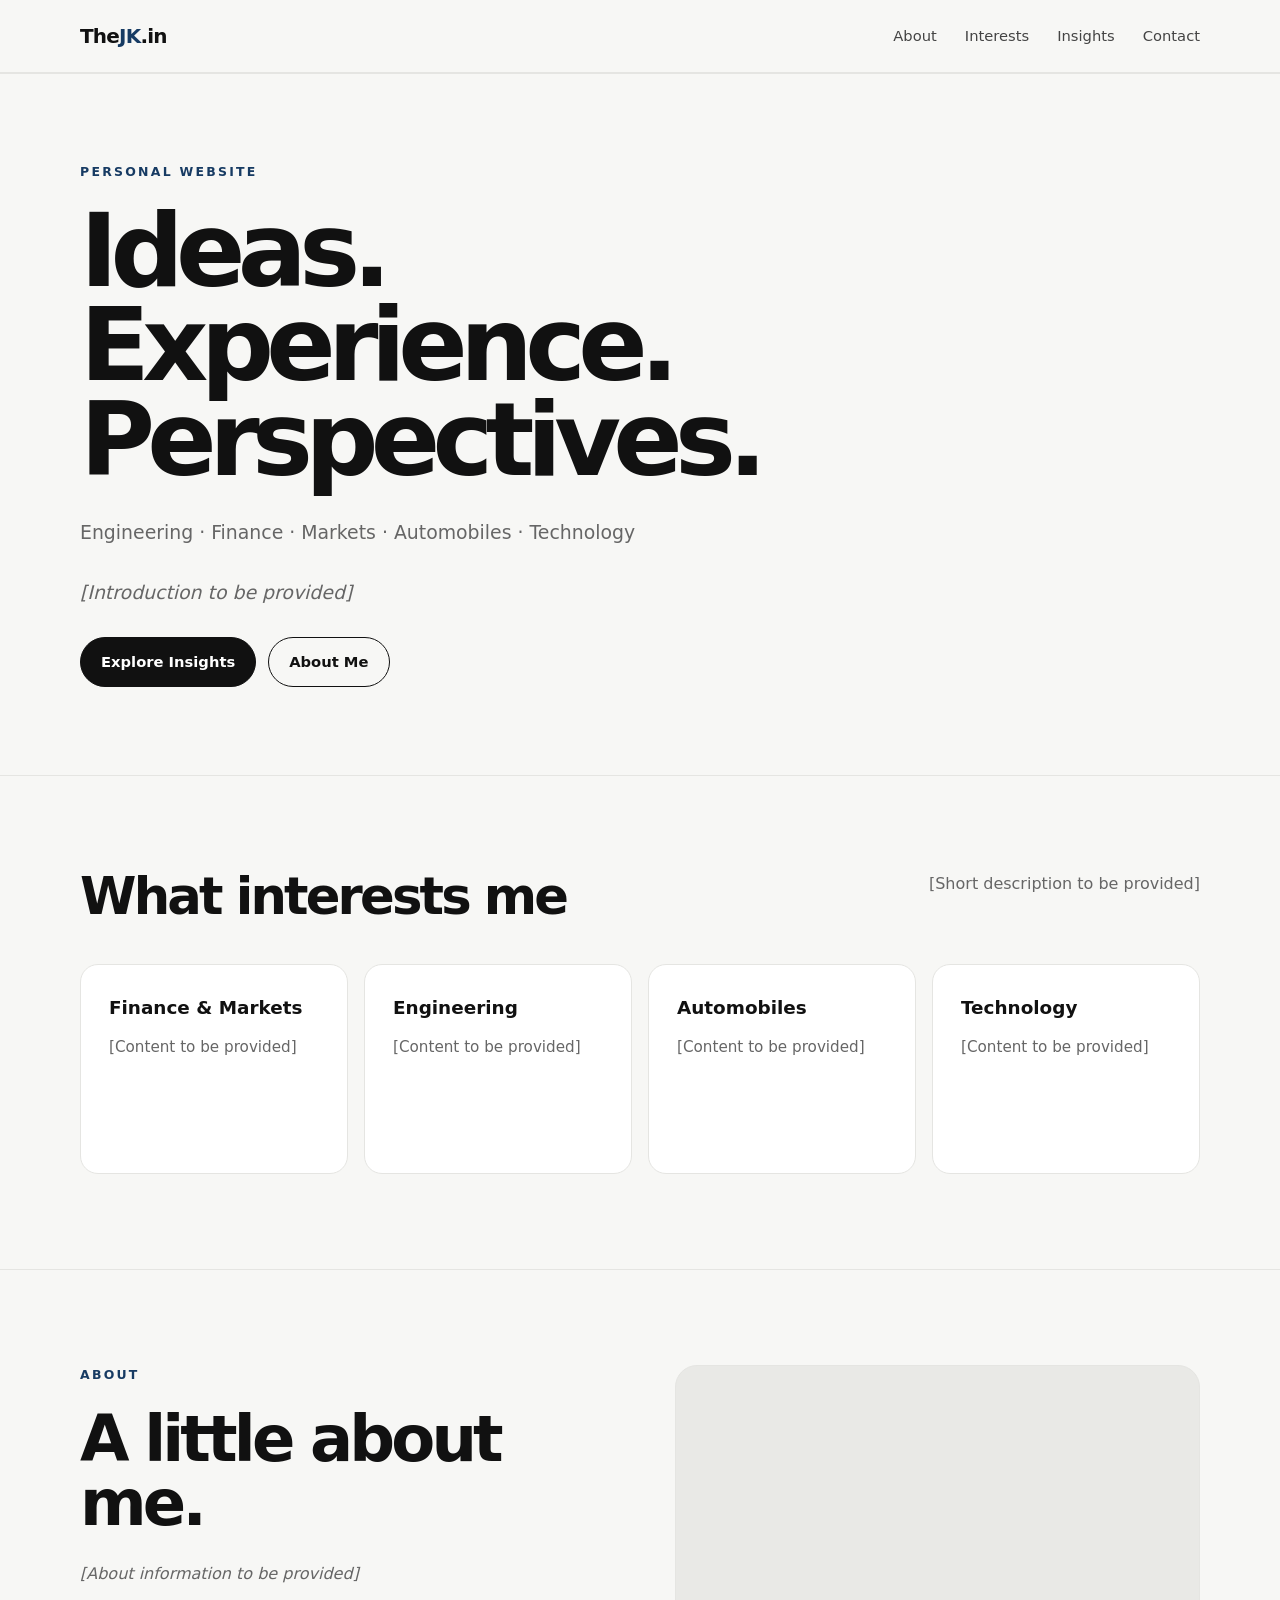
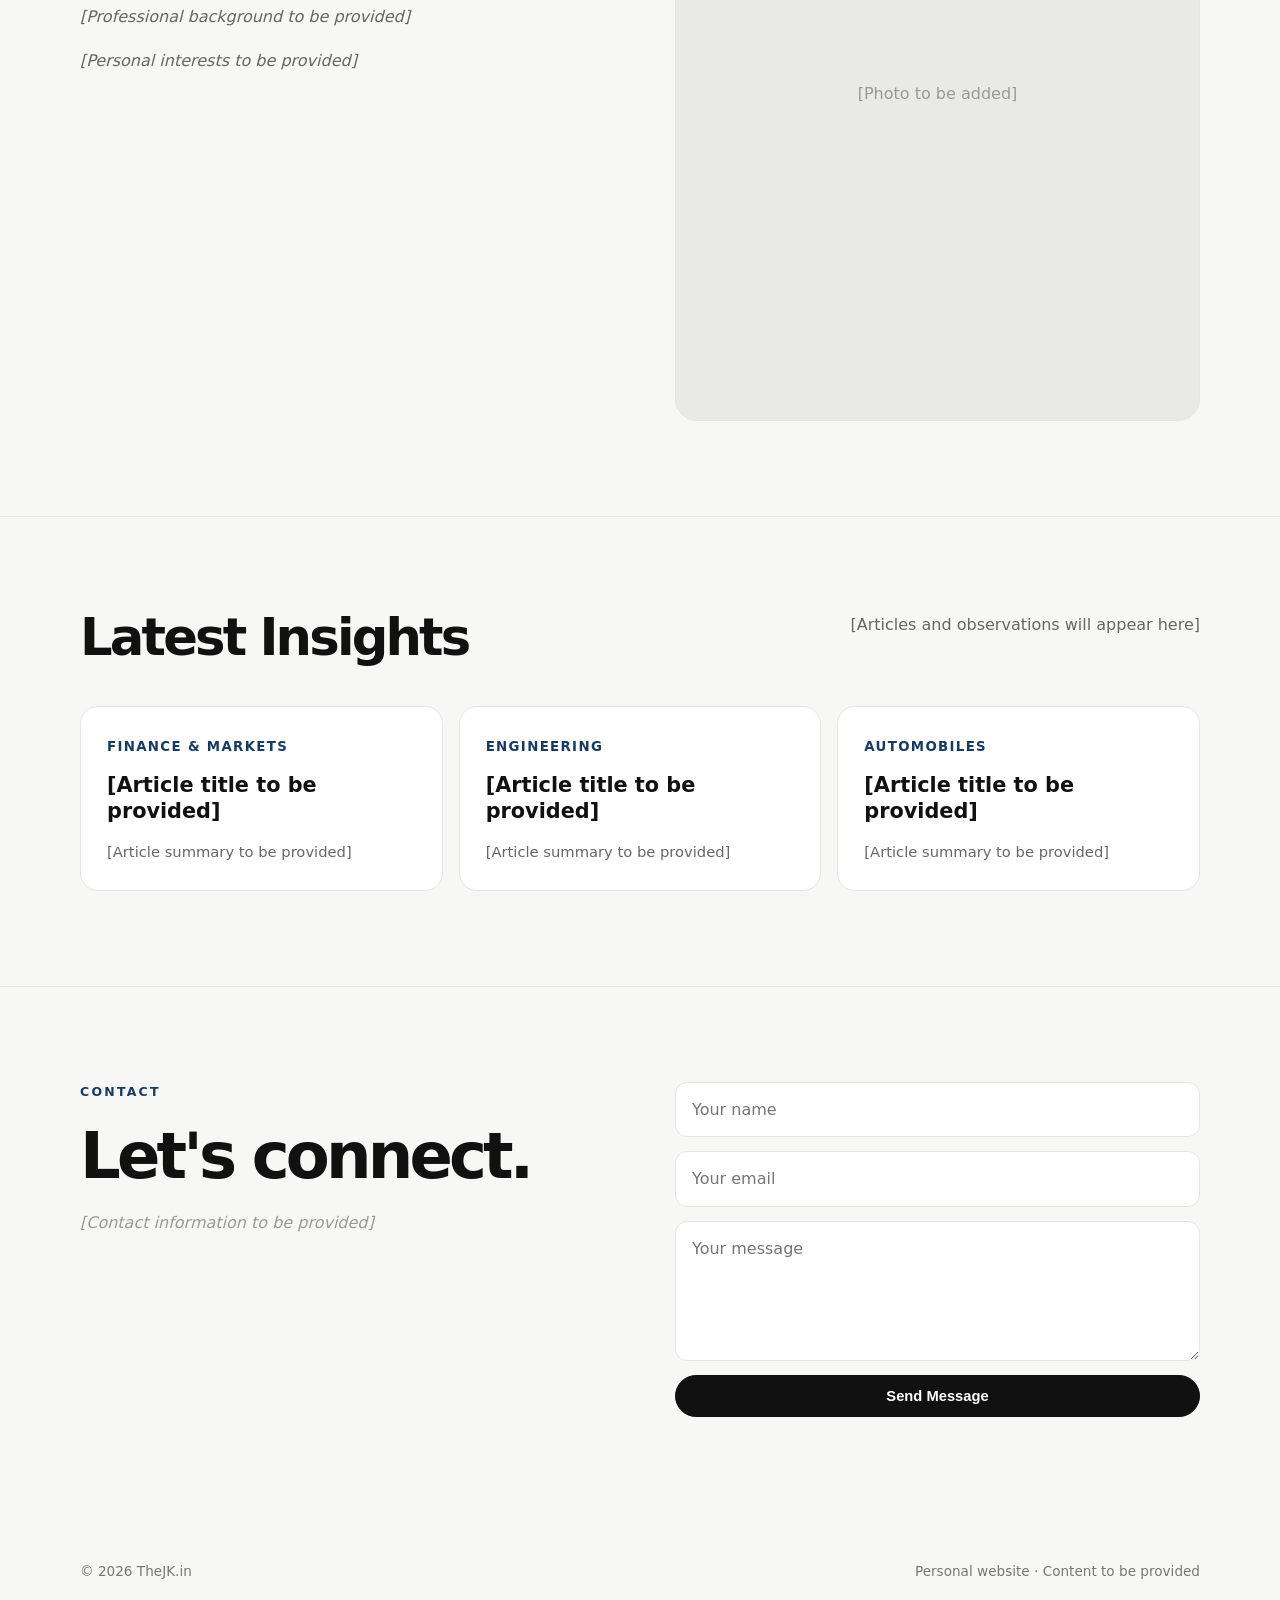
==== index.html @ 90b49bc6 "Add files via upload" ====
<!DOCTYPE html>
<html lang="en">
<head>
<meta charset="UTF-8">
<meta name="viewport" content="width=device-width, initial-scale=1.0">
<meta name="description" content="TheJK.in — Ideas, Experience, Perspectives.">
<title>TheJK.in | Ideas. Experience. Perspectives.</title>
<style>
:root{
  --bg:#f7f7f5; --surface:#fff; --text:#111; --muted:#666;
  --line:#e5e5e2; --accent:#173b63; --max:1120px;
}
*{box-sizing:border-box;margin:0;padding:0}
html{scroll-behavior:smooth}
body{font-family:Inter,ui-sans-serif,system-ui,-apple-system,BlinkMacSystemFont,"Segoe UI",sans-serif;
background:var(--bg);color:var(--text);line-height:1.6}
a{color:inherit;text-decoration:none}
.container{width:min(92%,var(--max));margin:auto}
header{position:sticky;top:0;z-index:10;background:rgba(247,247,245,.92);
backdrop-filter:blur(12px);border-bottom:1px solid var(--line)}
.nav{height:72px;display:flex;align-items:center;justify-content:space-between}
.logo{font-size:1.25rem;font-weight:800;letter-spacing:-.04em}
.logo span{color:var(--accent)}
nav{display:flex;gap:28px;font-size:.92rem;color:#444}
nav a:hover{color:var(--accent)}
.menu{display:none;border:0;background:none;font-size:1.5rem}
.hero{min-height:78vh;display:flex;align-items:center;padding:80px 0}
.eyebrow{font-size:.78rem;text-transform:uppercase;letter-spacing:.18em;color:var(--accent);font-weight:700;margin-bottom:22px}
h1{font-size:clamp(3.1rem,8vw,7rem);line-height:.92;letter-spacing:-.075em;max-width:900px}
.hero p{font-size:1.18rem;color:var(--muted);max-width:680px;margin:30px 0}
.buttons{display:flex;gap:12px;flex-wrap:wrap}
.btn{display:inline-block;padding:12px 20px;border:1px solid var(--text);border-radius:999px;font-weight:650;font-size:.92rem}
.btn.primary{background:var(--text);color:#fff}
.btn:hover{transform:translateY(-1px)}
section{padding:95px 0;border-top:1px solid var(--line)}
.section-head{display:flex;justify-content:space-between;gap:30px;margin-bottom:42px}
.section-head h2{font-size:clamp(2rem,4vw,3.4rem);letter-spacing:-.055em;line-height:1}
.section-head p{max-width:500px;color:var(--muted)}
.grid{display:grid;grid-template-columns:repeat(4,1fr);gap:16px}
.card{background:var(--surface);border:1px solid var(--line);padding:28px;min-height:210px;border-radius:18px}
.card h3{margin-bottom:12px;font-size:1.15rem}
.card p{color:var(--muted);font-size:.95rem}
.placeholder{color:#999;font-style:italic}
.about{display:grid;grid-template-columns:1fr 1fr;gap:70px;align-items:start}
.about h2{font-size:clamp(2.4rem,5vw,4rem);letter-spacing:-.06em;line-height:1}
.about p{color:var(--muted);margin-bottom:18px}
.photo{aspect-ratio:4/5;background:#e9e9e6;border:1px solid var(--line);border-radius:22px;
display:flex;align-items:center;justify-content:center;color:#999}
.posts{display:grid;grid-template-columns:repeat(3,1fr);gap:16px}
.post{background:var(--surface);border:1px solid var(--line);border-radius:18px;padding:26px}
.post small{color:var(--accent);font-weight:700;text-transform:uppercase;letter-spacing:.1em}
.post h3{font-size:1.3rem;line-height:1.25;margin:15px 0}
.post p{color:var(--muted);font-size:.92rem}
.contact{display:grid;grid-template-columns:1fr 1fr;gap:70px}
.contact h2{font-size:clamp(2.5rem,5vw,4.5rem);letter-spacing:-.06em;line-height:1}
form{display:grid;gap:14px}
input,textarea{width:100%;border:1px solid var(--line);background:#fff;padding:14px 16px;border-radius:12px;font:inherit}
textarea{min-height:140px;resize:vertical}
footer{padding:35px 0;color:#777;font-size:.85rem;display:flex;justify-content:space-between;gap:20px}
@media(max-width:800px){
 nav{display:none}.menu{display:block}.grid{grid-template-columns:1fr 1fr}
 .about,.contact{grid-template-columns:1fr;gap:35px}.posts{grid-template-columns:1fr}
 .hero{min-height:70vh;padding:60px 0}.section-head{display:block}.section-head p{margin-top:18px}
}
@media(max-width:520px){
 .grid{grid-template-columns:1fr}h1{font-size:3.25rem}
 footer{display:block}footer div+div{margin-top:8px}
}
</style>
</head>
<body>
<header>
  <div class="container nav">
    <a class="logo" href="#home">The<span>JK</span>.in</a>
    <nav>
      <a href="#about">About</a><a href="#interests">Interests</a>
      <a href="#insights">Insights</a><a href="#contact">Contact</a>
    </nav>
    <button class="menu" aria-label="Open menu" onclick="toggleMenu()">☰</button>
  </div>
</header>

<main>
<section class="hero" id="home">
  <div class="container">
    <div class="eyebrow">Personal Website</div>
    <h1>Ideas.<br>Experience.<br>Perspectives.</h1>
    <p>Engineering · Finance · Markets · Automobiles · Technology</p>
    <p class="placeholder">[Introduction to be provided]</p>
    <div class="buttons">
      <a class="btn primary" href="#insights">Explore Insights</a>
      <a class="btn" href="#about">About Me</a>
    </div>
  </div>
</section>

<section id="interests">
  <div class="container">
    <div class="section-head">
      <h2>What interests me</h2>
      <p>[Short description to be provided]</p>
    </div>
    <div class="grid">
      <article class="card"><h3>Finance & Markets</h3><p>[Content to be provided]</p></article>
      <article class="card"><h3>Engineering</h3><p>[Content to be provided]</p></article>
      <article class="card"><h3>Automobiles</h3><p>[Content to be provided]</p></article>
      <article class="card"><h3>Technology</h3><p>[Content to be provided]</p></article>
    </div>
  </div>
</section>

<section id="about">
  <div class="container about">
    <div>
      <div class="eyebrow">About</div>
      <h2>A little about me.</h2>
      <br>
      <p class="placeholder">[About information to be provided]</p>
      <p class="placeholder">[Professional background to be provided]</p>
      <p class="placeholder">[Personal interests to be provided]</p>
    </div>
    <div class="photo">[Photo to be added]</div>
  </div>
</section>

<section id="insights">
  <div class="container">
    <div class="section-head">
      <h2>Latest Insights</h2>
      <p>[Articles and observations will appear here]</p>
    </div>
    <div class="posts">
      <article class="post"><small>Finance & Markets</small><h3>[Article title to be provided]</h3><p>[Article summary to be provided]</p></article>
      <article class="post"><small>Engineering</small><h3>[Article title to be provided]</h3><p>[Article summary to be provided]</p></article>
      <article class="post"><small>Automobiles</small><h3>[Article title to be provided]</h3><p>[Article summary to be provided]</p></article>
    </div>
  </div>
</section>

<section id="contact">
  <div class="container contact">
    <div>
      <div class="eyebrow">Contact</div>
      <h2>Let's connect.</h2>
      <p class="placeholder" style="margin-top:22px">[Contact information to be provided]</p>
    </div>
    <form onsubmit="sendMessage(event)">
      <input id="name" required placeholder="Your name">
      <input id="email" type="email" required placeholder="Your email">
      <textarea id="message" required placeholder="Your message"></textarea>
      <button class="btn primary" type="submit">Send Message</button>
      <p id="formStatus" class="placeholder"></p>
    </form>
  </div>
</section>
</main>

<footer class="container">
  <div>© <span id="year"></span> TheJK.in</div>
  <div>Personal website · Content to be provided</div>
</footer>

<script>
function toggleMenu(){
  const nav=document.querySelector("nav");
  nav.style.display=nav.style.display==="flex"?"none":"flex";
  nav.style.position="absolute"; nav.style.top="72px"; nav.style.right="4%";
  nav.style.flexDirection="column"; nav.style.background="#fff";
  nav.style.padding="18px"; nav.style.border="1px solid #e5e5e2";
  nav.style.borderRadius="14px";
}
function sendMessage(e){
  e.preventDefault();
  document.getElementById("formStatus").textContent =
    "Demo form only — your email/contact details will be connected before launch.";
}
document.getElementById("year").textContent=new Date().getFullYear();
</script>
</body>
</html>
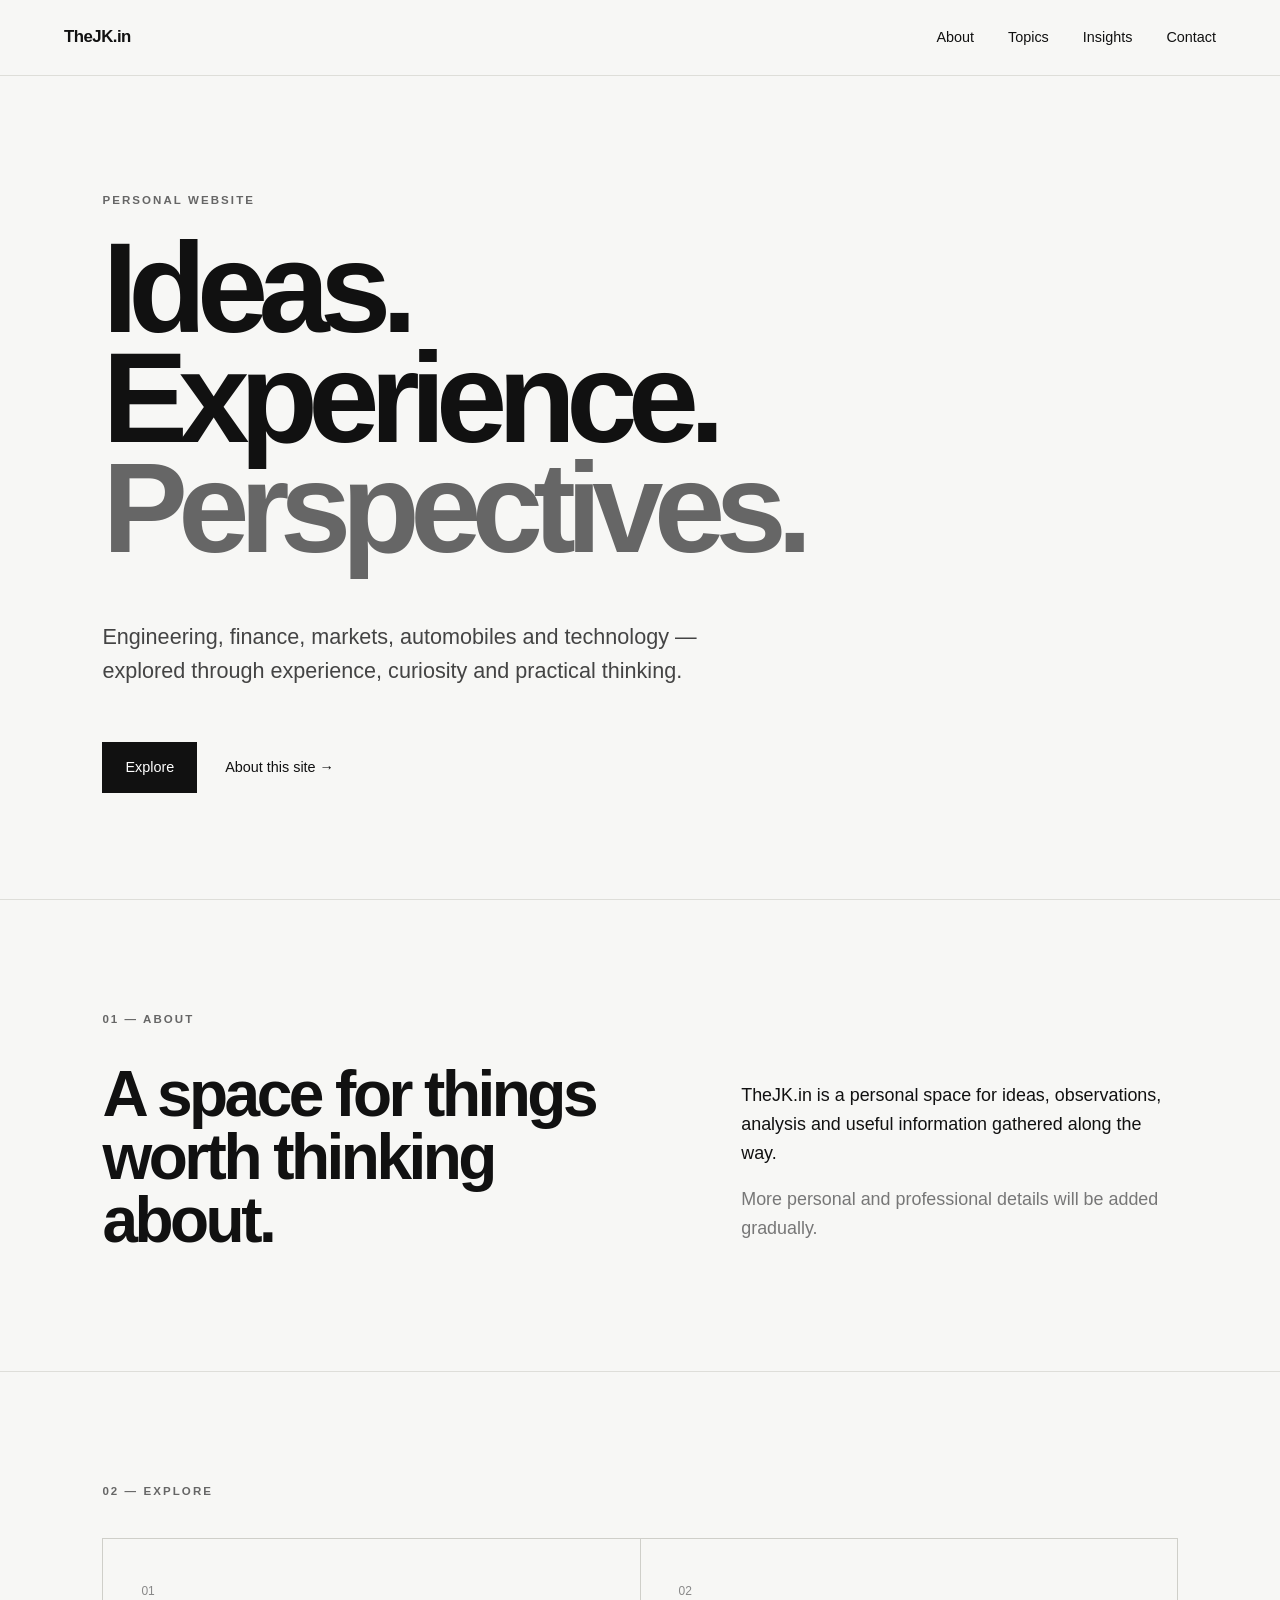
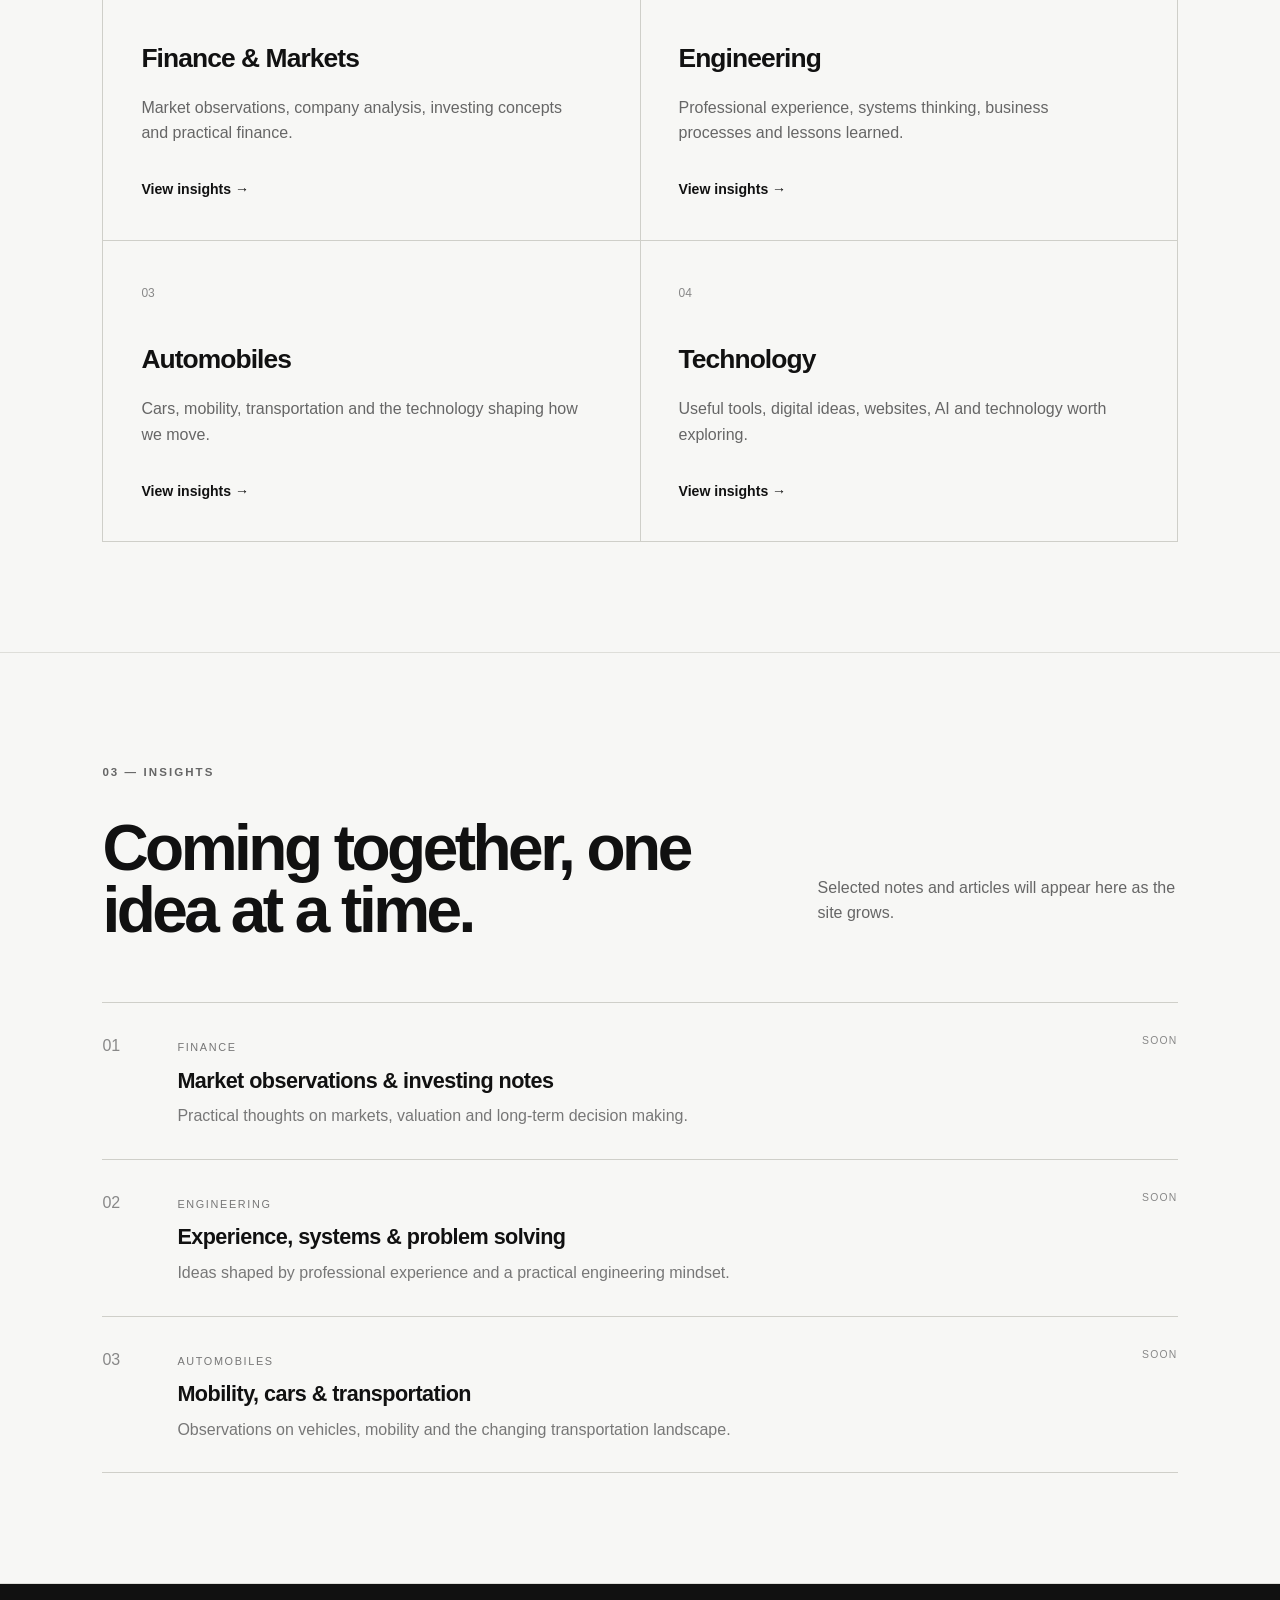
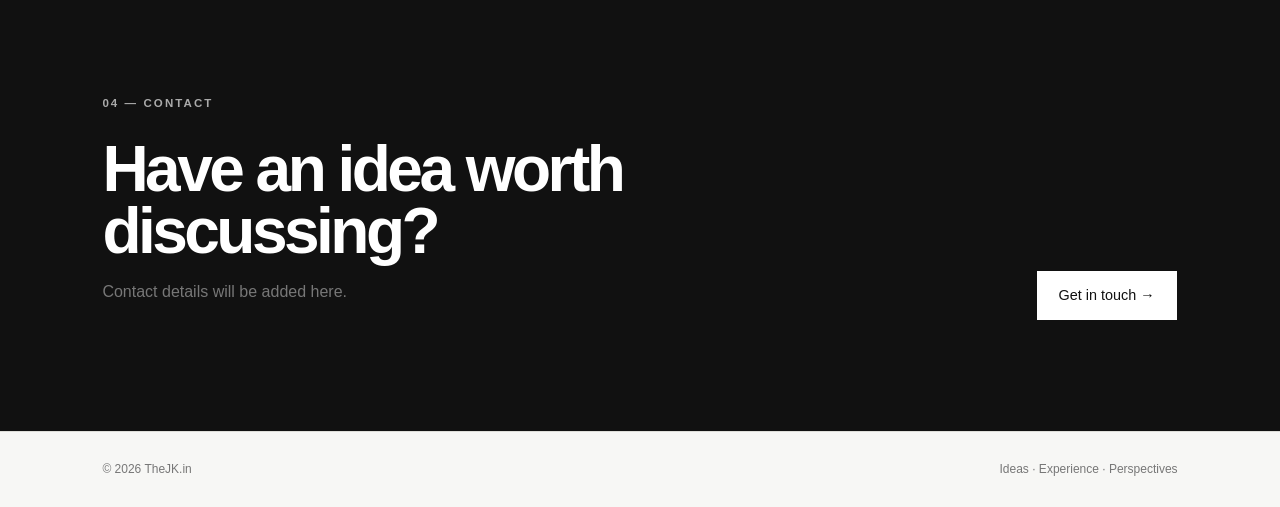
==== commit 7305f16b: "Upgrade TheJK.in website" ====
--- a/index.html
+++ b/index.html
@@ -1,180 +1,135 @@
 <!DOCTYPE html>
 <html lang="en">
 <head>
-<meta charset="UTF-8">
-<meta name="viewport" content="width=device-width, initial-scale=1.0">
-<meta name="description" content="TheJK.in — Ideas, Experience, Perspectives.">
-<title>TheJK.in | Ideas. Experience. Perspectives.</title>
-<style>
-:root{
-  --bg:#f7f7f5; --surface:#fff; --text:#111; --muted:#666;
-  --line:#e5e5e2; --accent:#173b63; --max:1120px;
-}
-*{box-sizing:border-box;margin:0;padding:0}
-html{scroll-behavior:smooth}
-body{font-family:Inter,ui-sans-serif,system-ui,-apple-system,BlinkMacSystemFont,"Segoe UI",sans-serif;
-background:var(--bg);color:var(--text);line-height:1.6}
-a{color:inherit;text-decoration:none}
-.container{width:min(92%,var(--max));margin:auto}
-header{position:sticky;top:0;z-index:10;background:rgba(247,247,245,.92);
-backdrop-filter:blur(12px);border-bottom:1px solid var(--line)}
-.nav{height:72px;display:flex;align-items:center;justify-content:space-between}
-.logo{font-size:1.25rem;font-weight:800;letter-spacing:-.04em}
-.logo span{color:var(--accent)}
-nav{display:flex;gap:28px;font-size:.92rem;color:#444}
-nav a:hover{color:var(--accent)}
-.menu{display:none;border:0;background:none;font-size:1.5rem}
-.hero{min-height:78vh;display:flex;align-items:center;padding:80px 0}
-.eyebrow{font-size:.78rem;text-transform:uppercase;letter-spacing:.18em;color:var(--accent);font-weight:700;margin-bottom:22px}
-h1{font-size:clamp(3.1rem,8vw,7rem);line-height:.92;letter-spacing:-.075em;max-width:900px}
-.hero p{font-size:1.18rem;color:var(--muted);max-width:680px;margin:30px 0}
-.buttons{display:flex;gap:12px;flex-wrap:wrap}
-.btn{display:inline-block;padding:12px 20px;border:1px solid var(--text);border-radius:999px;font-weight:650;font-size:.92rem}
-.btn.primary{background:var(--text);color:#fff}
-.btn:hover{transform:translateY(-1px)}
-section{padding:95px 0;border-top:1px solid var(--line)}
-.section-head{display:flex;justify-content:space-between;gap:30px;margin-bottom:42px}
-.section-head h2{font-size:clamp(2rem,4vw,3.4rem);letter-spacing:-.055em;line-height:1}
-.section-head p{max-width:500px;color:var(--muted)}
-.grid{display:grid;grid-template-columns:repeat(4,1fr);gap:16px}
-.card{background:var(--surface);border:1px solid var(--line);padding:28px;min-height:210px;border-radius:18px}
-.card h3{margin-bottom:12px;font-size:1.15rem}
-.card p{color:var(--muted);font-size:.95rem}
-.placeholder{color:#999;font-style:italic}
-.about{display:grid;grid-template-columns:1fr 1fr;gap:70px;align-items:start}
-.about h2{font-size:clamp(2.4rem,5vw,4rem);letter-spacing:-.06em;line-height:1}
-.about p{color:var(--muted);margin-bottom:18px}
-.photo{aspect-ratio:4/5;background:#e9e9e6;border:1px solid var(--line);border-radius:22px;
-display:flex;align-items:center;justify-content:center;color:#999}
-.posts{display:grid;grid-template-columns:repeat(3,1fr);gap:16px}
-.post{background:var(--surface);border:1px solid var(--line);border-radius:18px;padding:26px}
-.post small{color:var(--accent);font-weight:700;text-transform:uppercase;letter-spacing:.1em}
-.post h3{font-size:1.3rem;line-height:1.25;margin:15px 0}
-.post p{color:var(--muted);font-size:.92rem}
-.contact{display:grid;grid-template-columns:1fr 1fr;gap:70px}
-.contact h2{font-size:clamp(2.5rem,5vw,4.5rem);letter-spacing:-.06em;line-height:1}
-form{display:grid;gap:14px}
-input,textarea{width:100%;border:1px solid var(--line);background:#fff;padding:14px 16px;border-radius:12px;font:inherit}
-textarea{min-height:140px;resize:vertical}
-footer{padding:35px 0;color:#777;font-size:.85rem;display:flex;justify-content:space-between;gap:20px}
-@media(max-width:800px){
- nav{display:none}.menu{display:block}.grid{grid-template-columns:1fr 1fr}
- .about,.contact{grid-template-columns:1fr;gap:35px}.posts{grid-template-columns:1fr}
- .hero{min-height:70vh;padding:60px 0}.section-head{display:block}.section-head p{margin-top:18px}
-}
-@media(max-width:520px){
- .grid{grid-template-columns:1fr}h1{font-size:3.25rem}
- footer{display:block}footer div+div{margin-top:8px}
-}
-</style>
+  <meta charset="UTF-8">
+  <meta name="viewport" content="width=device-width, initial-scale=1.0">
+  <meta name="description" content="TheJK.in — ideas, experience and perspectives across engineering, finance, markets, automobiles and technology.">
+  <meta name="theme-color" content="#111111">
+  <title>TheJK.in | Ideas. Experience. Perspectives.</title>
+  <link rel="stylesheet" href="style.css">
 </head>
 <body>
-<header>
-  <div class="container nav">
-    <a class="logo" href="#home">The<span>JK</span>.in</a>
-    <nav>
-      <a href="#about">About</a><a href="#interests">Interests</a>
-      <a href="#insights">Insights</a><a href="#contact">Contact</a>
+  <header class="site-header">
+    <a class="brand" href="#home" aria-label="TheJK.in home">TheJK.in</a>
+    <button class="menu-toggle" aria-label="Open menu" aria-expanded="false">☰</button>
+    <nav class="nav" aria-label="Main navigation">
+      <a href="#about">About</a>
+      <a href="#topics">Topics</a>
+      <a href="#insights">Insights</a>
+      <a href="#contact">Contact</a>
     </nav>
-    <button class="menu" aria-label="Open menu" onclick="toggleMenu()">☰</button>
-  </div>
-</header>
+  </header>
 
-<main>
-<section class="hero" id="home">
-  <div class="container">
-    <div class="eyebrow">Personal Website</div>
-    <h1>Ideas.<br>Experience.<br>Perspectives.</h1>
-    <p>Engineering · Finance · Markets · Automobiles · Technology</p>
-    <p class="placeholder">[Introduction to be provided]</p>
-    <div class="buttons">
-      <a class="btn primary" href="#insights">Explore Insights</a>
-      <a class="btn" href="#about">About Me</a>
-    </div>
-  </div>
-</section>
+  <main id="home">
+    <section class="hero">
+      <div class="eyebrow">PERSONAL WEBSITE</div>
+      <h1>Ideas.<br>Experience.<br><em>Perspectives.</em></h1>
+      <p class="hero-copy">
+        Engineering, finance, markets, automobiles and technology — explored through experience, curiosity and practical thinking.
+      </p>
+      <div class="hero-actions">
+        <a class="button button-dark" href="#topics">Explore</a>
+        <a class="text-link" href="#about">About this site →</a>
+      </div>
+    </section>
 
-<section id="interests">
-  <div class="container">
-    <div class="section-head">
-      <h2>What interests me</h2>
-      <p>[Short description to be provided]</p>
-    </div>
-    <div class="grid">
-      <article class="card"><h3>Finance & Markets</h3><p>[Content to be provided]</p></article>
-      <article class="card"><h3>Engineering</h3><p>[Content to be provided]</p></article>
-      <article class="card"><h3>Automobiles</h3><p>[Content to be provided]</p></article>
-      <article class="card"><h3>Technology</h3><p>[Content to be provided]</p></article>
-    </div>
-  </div>
-</section>
+    <section class="intro section" id="about">
+      <div class="section-label">01 — ABOUT</div>
+      <div class="intro-grid">
+        <h2>A space for things worth thinking about.</h2>
+        <div>
+          <p>
+            TheJK.in is a personal space for ideas, observations, analysis and useful information gathered along the way.
+          </p>
+          <p class="muted">
+            More personal and professional details will be added gradually.
+          </p>
+        </div>
+      </div>
+    </section>
 
-<section id="about">
-  <div class="container about">
-    <div>
-      <div class="eyebrow">About</div>
-      <h2>A little about me.</h2>
-      <br>
-      <p class="placeholder">[About information to be provided]</p>
-      <p class="placeholder">[Professional background to be provided]</p>
-      <p class="placeholder">[Personal interests to be provided]</p>
-    </div>
-    <div class="photo">[Photo to be added]</div>
-  </div>
-</section>
+    <section class="section" id="topics">
+      <div class="section-label">02 — EXPLORE</div>
+      <div class="cards">
+        <article class="card">
+          <span>01</span>
+          <h3>Finance & Markets</h3>
+          <p>Market observations, company analysis, investing concepts and practical finance.</p>
+          <a href="#insights">View insights →</a>
+        </article>
+        <article class="card">
+          <span>02</span>
+          <h3>Engineering</h3>
+          <p>Professional experience, systems thinking, business processes and lessons learned.</p>
+          <a href="#insights">View insights →</a>
+        </article>
+        <article class="card">
+          <span>03</span>
+          <h3>Automobiles</h3>
+          <p>Cars, mobility, transportation and the technology shaping how we move.</p>
+          <a href="#insights">View insights →</a>
+        </article>
+        <article class="card">
+          <span>04</span>
+          <h3>Technology</h3>
+          <p>Useful tools, digital ideas, websites, AI and technology worth exploring.</p>
+          <a href="#insights">View insights →</a>
+        </article>
+      </div>
+    </section>
 
-<section id="insights">
-  <div class="container">
-    <div class="section-head">
-      <h2>Latest Insights</h2>
-      <p>[Articles and observations will appear here]</p>
-    </div>
-    <div class="posts">
-      <article class="post"><small>Finance & Markets</small><h3>[Article title to be provided]</h3><p>[Article summary to be provided]</p></article>
-      <article class="post"><small>Engineering</small><h3>[Article title to be provided]</h3><p>[Article summary to be provided]</p></article>
-      <article class="post"><small>Automobiles</small><h3>[Article title to be provided]</h3><p>[Article summary to be provided]</p></article>
-    </div>
-  </div>
-</section>
+    <section class="insights section" id="insights">
+      <div class="section-label">03 — INSIGHTS</div>
+      <div class="insight-head">
+        <h2>Coming together, one idea at a time.</h2>
+        <p>Selected notes and articles will appear here as the site grows.</p>
+      </div>
+      <div class="insight-list">
+        <article class="insight-item">
+          <span>01</span>
+          <div>
+            <small>FINANCE</small>
+            <h3>Market observations & investing notes</h3>
+            <p>Practical thoughts on markets, valuation and long-term decision making.</p>
+          </div>
+          <span class="status">SOON</span>
+        </article>
+        <article class="insight-item">
+          <span>02</span>
+          <div>
+            <small>ENGINEERING</small>
+            <h3>Experience, systems & problem solving</h3>
+            <p>Ideas shaped by professional experience and a practical engineering mindset.</p>
+          </div>
+          <span class="status">SOON</span>
+        </article>
+        <article class="insight-item">
+          <span>03</span>
+          <div>
+            <small>AUTOMOBILES</small>
+            <h3>Mobility, cars & transportation</h3>
+            <p>Observations on vehicles, mobility and the changing transportation landscape.</p>
+          </div>
+          <span class="status">SOON</span>
+        </article>
+      </div>
+    </section>
 
-<section id="contact">
-  <div class="container contact">
-    <div>
-      <div class="eyebrow">Contact</div>
-      <h2>Let's connect.</h2>
-      <p class="placeholder" style="margin-top:22px">[Contact information to be provided]</p>
-    </div>
-    <form onsubmit="sendMessage(event)">
-      <input id="name" required placeholder="Your name">
-      <input id="email" type="email" required placeholder="Your email">
-      <textarea id="message" required placeholder="Your message"></textarea>
-      <button class="btn primary" type="submit">Send Message</button>
-      <p id="formStatus" class="placeholder"></p>
-    </form>
-  </div>
-</section>
-</main>
+    <section class="cta section" id="contact">
+      <div>
+        <div class="section-label">04 — CONTACT</div>
+        <h2>Have an idea worth discussing?</h2>
+        <p class="muted">Contact details will be added here.</p>
+      </div>
+      <a class="button button-light" href="mailto:">Get in touch →</a>
+    </section>
+  </main>
 
-<footer class="container">
-  <div>© <span id="year"></span> TheJK.in</div>
-  <div>Personal website · Content to be provided</div>
-</footer>
+  <footer class="footer">
+    <span>© 2026 TheJK.in</span>
+    <span>Ideas · Experience · Perspectives</span>
+  </footer>
 
-<script>
-function toggleMenu(){
-  const nav=document.querySelector("nav");
-  nav.style.display=nav.style.display==="flex"?"none":"flex";
-  nav.style.position="absolute"; nav.style.top="72px"; nav.style.right="4%";
-  nav.style.flexDirection="column"; nav.style.background="#fff";
-  nav.style.padding="18px"; nav.style.border="1px solid #e5e5e2";
-  nav.style.borderRadius="14px";
-}
-function sendMessage(e){
-  e.preventDefault();
-  document.getElementById("formStatus").textContent =
-    "Demo form only — your email/contact details will be connected before launch.";
-}
-document.getElementById("year").textContent=new Date().getFullYear();
-</script>
+  <script src="script.js"></script>
 </body>
-</html>+</html>
--- a/style.css
+++ b/style.css
@@ -0,0 +1,136 @@
+* { box-sizing: border-box; }
+html { scroll-behavior: smooth; }
+body {
+  margin: 0;
+  background: #f7f7f5;
+  color: #111;
+  font-family: Inter, ui-sans-serif, -apple-system, BlinkMacSystemFont, "Segoe UI", sans-serif;
+  line-height: 1.6;
+}
+a { color: inherit; text-decoration: none; }
+.site-header {
+  height: 76px;
+  padding: 0 5vw;
+  display: flex;
+  align-items: center;
+  justify-content: space-between;
+  border-bottom: 1px solid #deded9;
+  position: sticky;
+  top: 0;
+  z-index: 10;
+  background: rgba(247,247,245,.94);
+  backdrop-filter: blur(12px);
+}
+.brand { font-weight: 800; font-size: 1.05rem; letter-spacing: -.03em; }
+.nav { display: flex; gap: 34px; font-size: .9rem; }
+.nav a { position: relative; }
+.nav a::after {
+  content: "";
+  position: absolute;
+  left: 0; bottom: -5px;
+  width: 0; height: 1px;
+  background: #111;
+  transition: width .25s ease;
+}
+.nav a:hover::after { width: 100%; }
+.menu-toggle { display: none; background: none; border: 0; font-size: 1.5rem; }
+.hero {
+  min-height: calc(100vh - 76px);
+  padding: 11vh 8vw 10vh;
+  display: flex;
+  flex-direction: column;
+  justify-content: center;
+  border-bottom: 1px solid #deded9;
+}
+.eyebrow, .section-label {
+  font-size: .72rem;
+  letter-spacing: .18em;
+  font-weight: 700;
+  color: #666;
+}
+.hero h1 {
+  font-size: clamp(4rem, 10vw, 9.5rem);
+  line-height: .86;
+  letter-spacing: -.075em;
+  margin: 24px 0 35px;
+  max-width: 1050px;
+}
+.hero h1 em { font-style: normal; color: #666; }
+.hero-copy { max-width: 670px; font-size: clamp(1.05rem, 2vw, 1.35rem); color: #444; }
+.hero-actions { margin-top: 32px; display: flex; align-items: center; gap: 28px; }
+.button {
+  display: inline-block;
+  padding: 13px 22px;
+  border: 1px solid #111;
+  font-size: .9rem;
+  transition: transform .2s ease, background .2s ease;
+}
+.button:hover { transform: translateY(-2px); }
+.button-dark { background: #111; color: #fff; }
+.button-light { background: #fff; color: #111; }
+.text-link { font-size: .9rem; }
+.section { padding: 110px 8vw; border-bottom: 1px solid #deded9; }
+.intro-grid { display: grid; grid-template-columns: 1.2fr 1fr; gap: 9vw; margin-top: 35px; }
+h2 { font-size: clamp(2.3rem, 5vw, 5rem); line-height: .98; letter-spacing: -.055em; margin: 0; }
+.intro p { font-size: 1.12rem; max-width: 580px; }
+.muted { color: #777; }
+.cards { display: grid; grid-template-columns: repeat(2, 1fr); margin-top: 38px; border-top: 1px solid #cfcfc9; border-left: 1px solid #cfcfc9; }
+.card { padding: 38px; min-height: 260px; border-right: 1px solid #cfcfc9; border-bottom: 1px solid #cfcfc9; transition: background .25s ease; }
+.card:hover { background: #ecece8; }
+.card > span { color: #888; font-size: .75rem; }
+.card h3 { font-size: 1.65rem; margin: 34px 0 12px; letter-spacing: -.035em; }
+.card p { color: #666; max-width: 440px; }
+.card a { display: inline-block; margin-top: 16px; font-size: .88rem; font-weight: 650; }
+.insight-head { display: flex; justify-content: space-between; align-items: end; gap: 50px; margin-top: 35px; }
+.insight-head h2 { max-width: 650px; }
+.insight-head p { max-width: 360px; color: #666; }
+.insight-list { margin-top: 60px; border-top: 1px solid #cfcfc9; }
+.insight-item {
+  display: grid;
+  grid-template-columns: 50px 1fr auto;
+  gap: 25px;
+  align-items: start;
+  padding: 30px 0;
+  border-bottom: 1px solid #cfcfc9;
+}
+.insight-item > span:first-child { color: #888; }
+.insight-item small { font-size: .68rem; letter-spacing: .15em; color: #777; }
+.insight-item h3 { margin: 5px 0; font-size: 1.35rem; letter-spacing: -.025em; }
+.insight-item p { margin: 0; color: #777; }
+.status { font-size: .65rem; letter-spacing: .12em; color: #888; }
+.cta { background: #111; color: #fff; display: flex; justify-content: space-between; align-items: end; gap: 40px; }
+.cta .section-label { color: #aaa; }
+.cta h2 { max-width: 750px; margin-top: 25px; }
+.footer {
+  padding: 28px 8vw;
+  display: flex;
+  justify-content: space-between;
+  color: #777;
+  font-size: .75rem;
+}
+@media (max-width: 720px) {
+  .site-header { height: 64px; }
+  .nav {
+    display: none;
+    position: absolute;
+    top: 64px; left: 0; right: 0;
+    padding: 20px 8vw;
+    background: #f7f7f5;
+    border-bottom: 1px solid #deded9;
+    flex-direction: column; gap: 16px;
+  }
+  .nav.open { display: flex; }
+  .menu-toggle { display: block; }
+  .hero { min-height: calc(100vh - 64px); padding: 70px 7vw; }
+  .hero h1 { font-size: clamp(3.7rem, 18vw, 6rem); }
+  .section { padding: 75px 7vw; }
+  .intro-grid, .cards { grid-template-columns: 1fr; }
+  .card { min-height: auto; padding: 30px; }
+  .insight-head, .cta { display: block; }
+  .insight-head p { margin-top: 25px; }
+  .insight-item { grid-template-columns: 30px 1fr; }
+  .status { display: none; }
+  .cta .button { margin-top: 35px; }
+  .footer { padding: 25px 7vw; display: block; }
+  .footer span { display: block; margin: 5px 0; }
+}
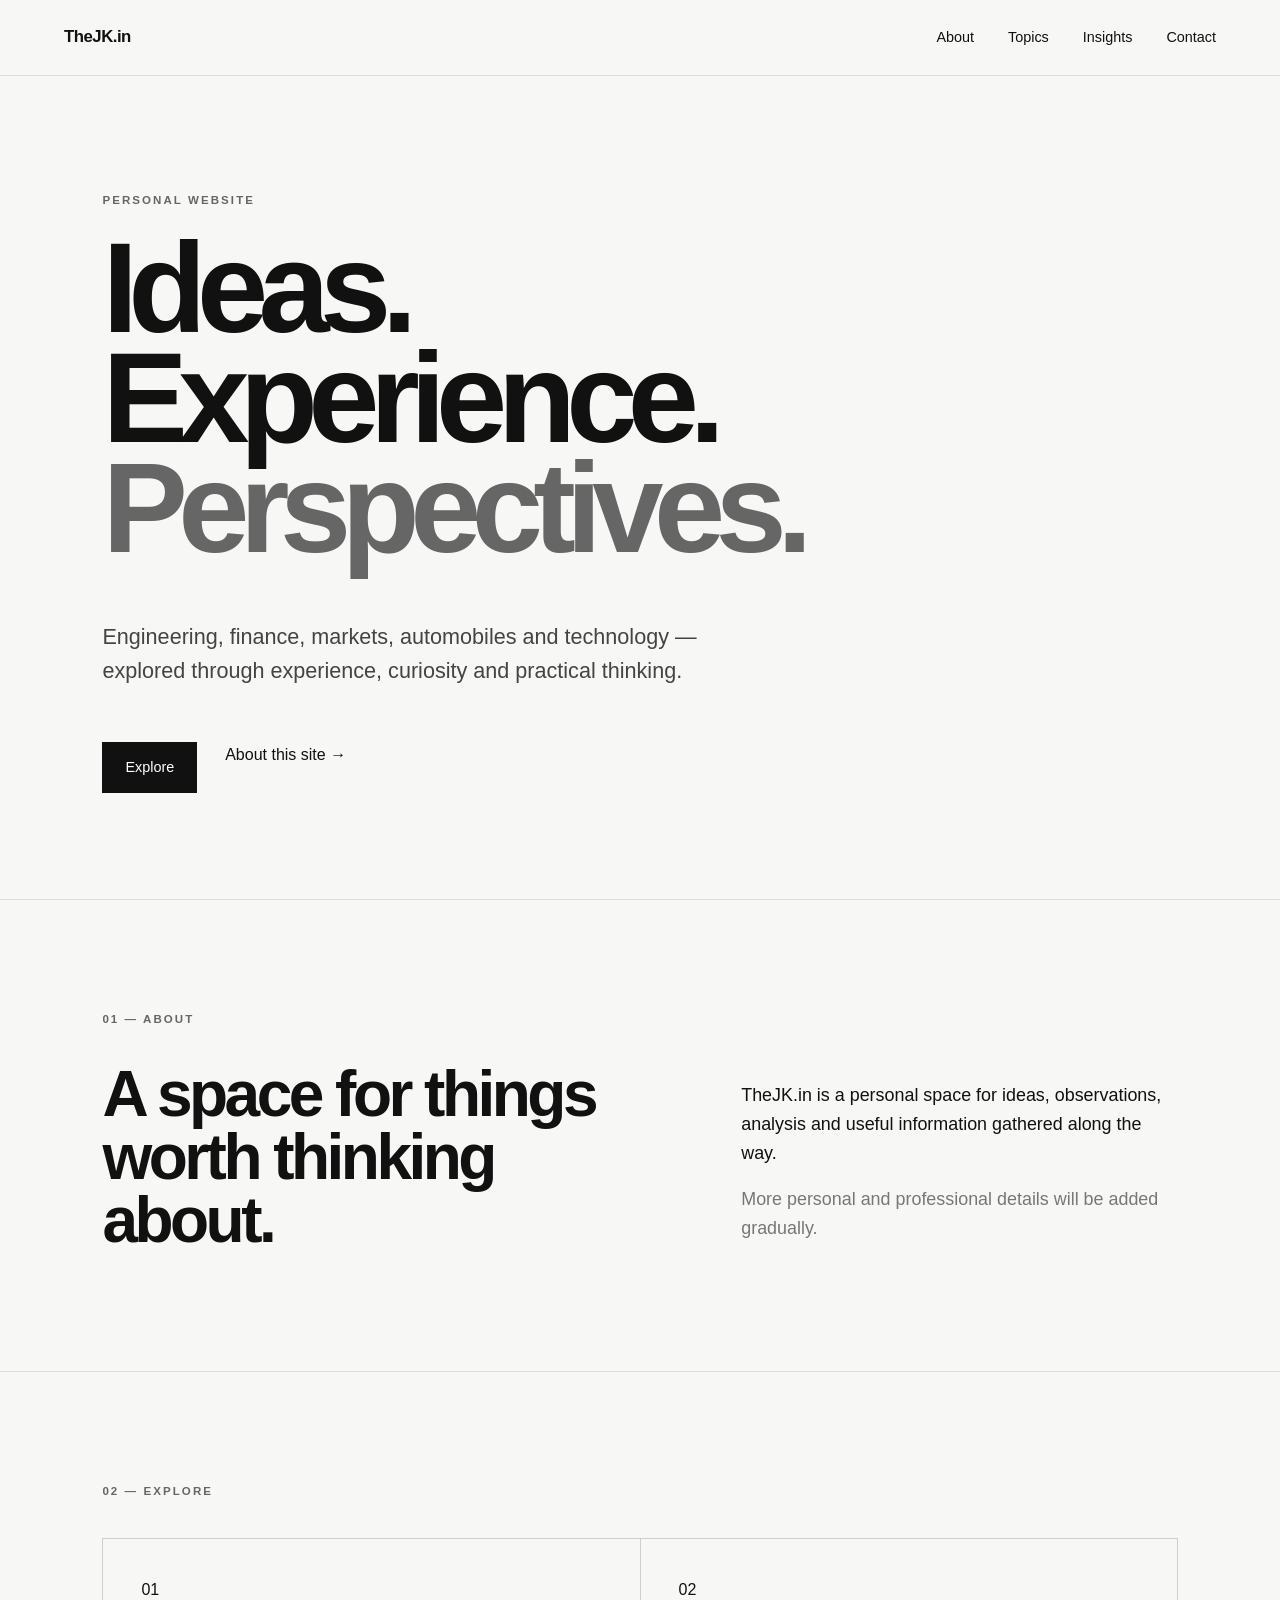
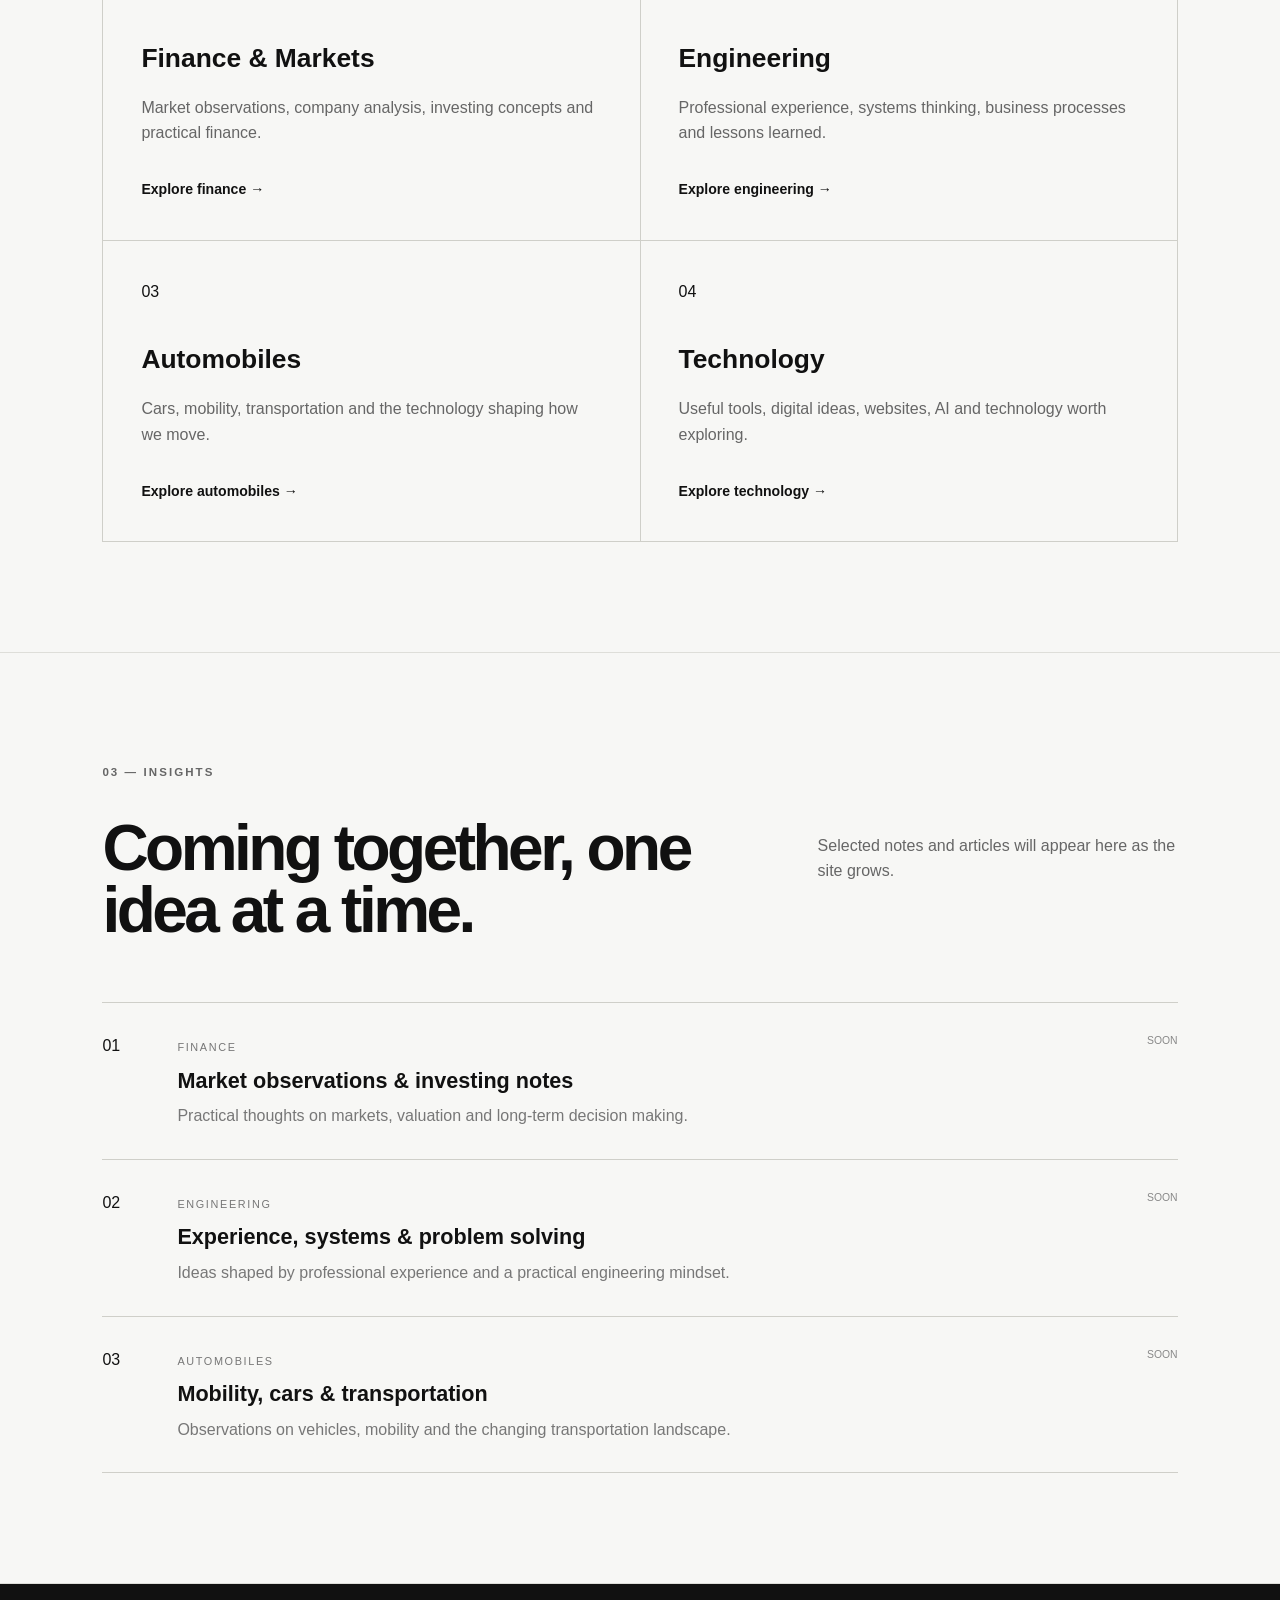
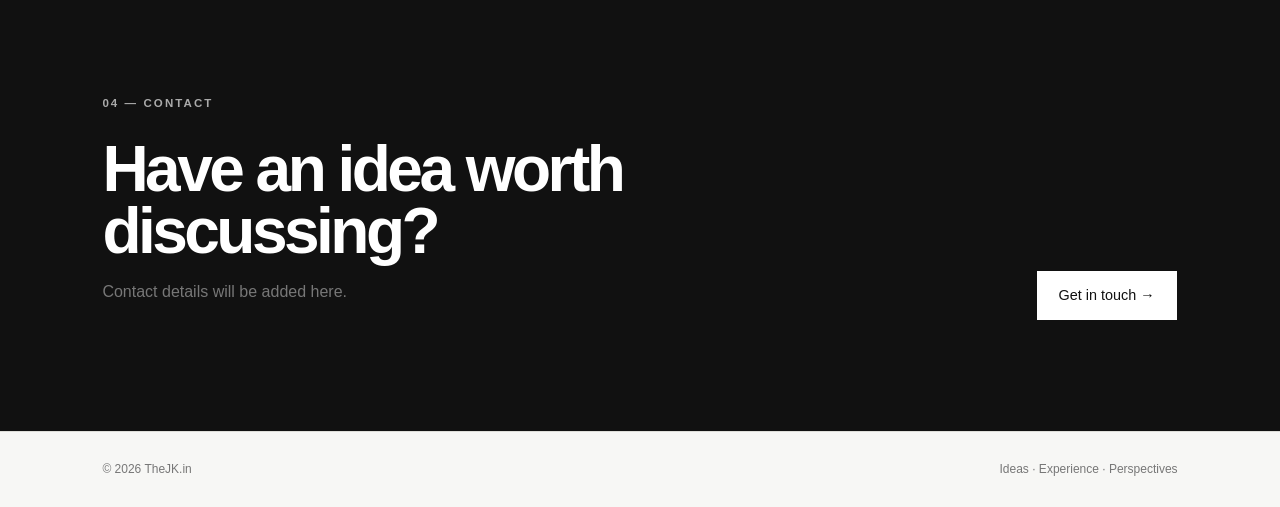
==== commit 98a96654: "thejk-topic-pages" ====
--- a/index.html
+++ b/index.html
@@ -1,135 +1,11 @@
-<!DOCTYPE html>
-<html lang="en">
-<head>
-  <meta charset="UTF-8">
-  <meta name="viewport" content="width=device-width, initial-scale=1.0">
-  <meta name="description" content="TheJK.in — ideas, experience and perspectives across engineering, finance, markets, automobiles and technology.">
-  <meta name="theme-color" content="#111111">
-  <title>TheJK.in | Ideas. Experience. Perspectives.</title>
-  <link rel="stylesheet" href="style.css">
-</head>
-<body>
-  <header class="site-header">
-    <a class="brand" href="#home" aria-label="TheJK.in home">TheJK.in</a>
-    <button class="menu-toggle" aria-label="Open menu" aria-expanded="false">☰</button>
-    <nav class="nav" aria-label="Main navigation">
-      <a href="#about">About</a>
-      <a href="#topics">Topics</a>
-      <a href="#insights">Insights</a>
-      <a href="#contact">Contact</a>
-    </nav>
-  </header>
-
-  <main id="home">
-    <section class="hero">
-      <div class="eyebrow">PERSONAL WEBSITE</div>
-      <h1>Ideas.<br>Experience.<br><em>Perspectives.</em></h1>
-      <p class="hero-copy">
-        Engineering, finance, markets, automobiles and technology — explored through experience, curiosity and practical thinking.
-      </p>
-      <div class="hero-actions">
-        <a class="button button-dark" href="#topics">Explore</a>
-        <a class="text-link" href="#about">About this site →</a>
-      </div>
-    </section>
-
-    <section class="intro section" id="about">
-      <div class="section-label">01 — ABOUT</div>
-      <div class="intro-grid">
-        <h2>A space for things worth thinking about.</h2>
-        <div>
-          <p>
-            TheJK.in is a personal space for ideas, observations, analysis and useful information gathered along the way.
-          </p>
-          <p class="muted">
-            More personal and professional details will be added gradually.
-          </p>
-        </div>
-      </div>
-    </section>
-
-    <section class="section" id="topics">
-      <div class="section-label">02 — EXPLORE</div>
-      <div class="cards">
-        <article class="card">
-          <span>01</span>
-          <h3>Finance & Markets</h3>
-          <p>Market observations, company analysis, investing concepts and practical finance.</p>
-          <a href="#insights">View insights →</a>
-        </article>
-        <article class="card">
-          <span>02</span>
-          <h3>Engineering</h3>
-          <p>Professional experience, systems thinking, business processes and lessons learned.</p>
-          <a href="#insights">View insights →</a>
-        </article>
-        <article class="card">
-          <span>03</span>
-          <h3>Automobiles</h3>
-          <p>Cars, mobility, transportation and the technology shaping how we move.</p>
-          <a href="#insights">View insights →</a>
-        </article>
-        <article class="card">
-          <span>04</span>
-          <h3>Technology</h3>
-          <p>Useful tools, digital ideas, websites, AI and technology worth exploring.</p>
-          <a href="#insights">View insights →</a>
-        </article>
-      </div>
-    </section>
-
-    <section class="insights section" id="insights">
-      <div class="section-label">03 — INSIGHTS</div>
-      <div class="insight-head">
-        <h2>Coming together, one idea at a time.</h2>
-        <p>Selected notes and articles will appear here as the site grows.</p>
-      </div>
-      <div class="insight-list">
-        <article class="insight-item">
-          <span>01</span>
-          <div>
-            <small>FINANCE</small>
-            <h3>Market observations & investing notes</h3>
-            <p>Practical thoughts on markets, valuation and long-term decision making.</p>
-          </div>
-          <span class="status">SOON</span>
-        </article>
-        <article class="insight-item">
-          <span>02</span>
-          <div>
-            <small>ENGINEERING</small>
-            <h3>Experience, systems & problem solving</h3>
-            <p>Ideas shaped by professional experience and a practical engineering mindset.</p>
-          </div>
-          <span class="status">SOON</span>
-        </article>
-        <article class="insight-item">
-          <span>03</span>
-          <div>
-            <small>AUTOMOBILES</small>
-            <h3>Mobility, cars & transportation</h3>
-            <p>Observations on vehicles, mobility and the changing transportation landscape.</p>
-          </div>
-          <span class="status">SOON</span>
-        </article>
-      </div>
-    </section>
-
-    <section class="cta section" id="contact">
-      <div>
-        <div class="section-label">04 — CONTACT</div>
-        <h2>Have an idea worth discussing?</h2>
-        <p class="muted">Contact details will be added here.</p>
-      </div>
-      <a class="button button-light" href="mailto:">Get in touch →</a>
-    </section>
-  </main>
-
-  <footer class="footer">
-    <span>© 2026 TheJK.in</span>
-    <span>Ideas · Experience · Perspectives</span>
-  </footer>
-
-  <script src="script.js"></script>
-</body>
-</html>
+<!doctype html><html lang="en"><head><meta charset="utf-8"><meta name="viewport" content="width=device-width,initial-scale=1"><meta name="description" content="TheJK.in — ideas, experience and perspectives across engineering, finance, markets, automobiles and technology."><meta name="theme-color" content="#111111"><title>TheJK.in | Ideas. Experience. Perspectives.</title><link rel="stylesheet" href="style.css"></head><body>
+<header class="site-header"><a class="brand" href="#home">TheJK.in</a><button class="menu-toggle" aria-label="Open menu" aria-expanded="false">☰</button><nav class="nav"><a href="#about">About</a><a href="#topics">Topics</a><a href="#insights">Insights</a><a href="#contact">Contact</a></nav></header>
+<main id="home"><section class="hero"><div class="eyebrow">PERSONAL WEBSITE</div><h1>Ideas.<br>Experience.<br><em>Perspectives.</em></h1><p class="hero-copy">Engineering, finance, markets, automobiles and technology — explored through experience, curiosity and practical thinking.</p><div class="hero-actions"><a class="button button-dark" href="#topics">Explore</a><a class="text-link" href="#about">About this site →</a></div></section>
+<section class="intro section" id="about"><div class="section-label">01 — ABOUT</div><div class="intro-grid"><h2>A space for things worth thinking about.</h2><div><p>TheJK.in is a personal space for ideas, observations, analysis and useful information gathered along the way.</p><p class="muted">More personal and professional details will be added gradually.</p></div></div></section>
+<section class="section" id="topics"><div class="section-label">02 — EXPLORE</div><div class="cards">
+<article class="card"><span>01</span><h3>Finance & Markets</h3><p>Market observations, company analysis, investing concepts and practical finance.</p><a href="finance.html">Explore finance →</a></article>
+<article class="card"><span>02</span><h3>Engineering</h3><p>Professional experience, systems thinking, business processes and lessons learned.</p><a href="engineering.html">Explore engineering →</a></article>
+<article class="card"><span>03</span><h3>Automobiles</h3><p>Cars, mobility, transportation and the technology shaping how we move.</p><a href="automobiles.html">Explore automobiles →</a></article>
+<article class="card"><span>04</span><h3>Technology</h3><p>Useful tools, digital ideas, websites, AI and technology worth exploring.</p><a href="technology.html">Explore technology →</a></article></div></section>
+<section class="insights section" id="insights"><div class="section-label">03 — INSIGHTS</div><div class="insight-head"><h2>Coming together, one idea at a time.</h2><p>Selected notes and articles will appear here as the site grows.</p></div><div class="insight-list"><article class="insight-item"><span>01</span><div><small>FINANCE</small><h3>Market observations & investing notes</h3><p>Practical thoughts on markets, valuation and long-term decision making.</p></div><span class="status">SOON</span></article><article class="insight-item"><span>02</span><div><small>ENGINEERING</small><h3>Experience, systems & problem solving</h3><p>Ideas shaped by professional experience and a practical engineering mindset.</p></div><span class="status">SOON</span></article><article class="insight-item"><span>03</span><div><small>AUTOMOBILES</small><h3>Mobility, cars & transportation</h3><p>Observations on vehicles, mobility and the changing transportation landscape.</p></div><span class="status">SOON</span></article></div></section>
+<section class="cta section" id="contact"><div><div class="section-label">04 — CONTACT</div><h2>Have an idea worth discussing?</h2><p class="muted">Contact details will be added here.</p></div><a class="button button-light" href="mailto:">Get in touch →</a></section></main><footer class="footer"><span>© 2026 TheJK.in</span><span>Ideas · Experience · Perspectives</span></footer><script src="script.js"></script></body></html>
--- a/style.css
+++ b/style.css
@@ -1,136 +1 @@
-* { box-sizing: border-box; }
-html { scroll-behavior: smooth; }
-body {
-  margin: 0;
-  background: #f7f7f5;
-  color: #111;
-  font-family: Inter, ui-sans-serif, -apple-system, BlinkMacSystemFont, "Segoe UI", sans-serif;
-  line-height: 1.6;
-}
-a { color: inherit; text-decoration: none; }
-.site-header {
-  height: 76px;
-  padding: 0 5vw;
-  display: flex;
-  align-items: center;
-  justify-content: space-between;
-  border-bottom: 1px solid #deded9;
-  position: sticky;
-  top: 0;
-  z-index: 10;
-  background: rgba(247,247,245,.94);
-  backdrop-filter: blur(12px);
-}
-.brand { font-weight: 800; font-size: 1.05rem; letter-spacing: -.03em; }
-.nav { display: flex; gap: 34px; font-size: .9rem; }
-.nav a { position: relative; }
-.nav a::after {
-  content: "";
-  position: absolute;
-  left: 0; bottom: -5px;
-  width: 0; height: 1px;
-  background: #111;
-  transition: width .25s ease;
-}
-.nav a:hover::after { width: 100%; }
-.menu-toggle { display: none; background: none; border: 0; font-size: 1.5rem; }
-.hero {
-  min-height: calc(100vh - 76px);
-  padding: 11vh 8vw 10vh;
-  display: flex;
-  flex-direction: column;
-  justify-content: center;
-  border-bottom: 1px solid #deded9;
-}
-.eyebrow, .section-label {
-  font-size: .72rem;
-  letter-spacing: .18em;
-  font-weight: 700;
-  color: #666;
-}
-.hero h1 {
-  font-size: clamp(4rem, 10vw, 9.5rem);
-  line-height: .86;
-  letter-spacing: -.075em;
-  margin: 24px 0 35px;
-  max-width: 1050px;
-}
-.hero h1 em { font-style: normal; color: #666; }
-.hero-copy { max-width: 670px; font-size: clamp(1.05rem, 2vw, 1.35rem); color: #444; }
-.hero-actions { margin-top: 32px; display: flex; align-items: center; gap: 28px; }
-.button {
-  display: inline-block;
-  padding: 13px 22px;
-  border: 1px solid #111;
-  font-size: .9rem;
-  transition: transform .2s ease, background .2s ease;
-}
-.button:hover { transform: translateY(-2px); }
-.button-dark { background: #111; color: #fff; }
-.button-light { background: #fff; color: #111; }
-.text-link { font-size: .9rem; }
-.section { padding: 110px 8vw; border-bottom: 1px solid #deded9; }
-.intro-grid { display: grid; grid-template-columns: 1.2fr 1fr; gap: 9vw; margin-top: 35px; }
-h2 { font-size: clamp(2.3rem, 5vw, 5rem); line-height: .98; letter-spacing: -.055em; margin: 0; }
-.intro p { font-size: 1.12rem; max-width: 580px; }
-.muted { color: #777; }
-.cards { display: grid; grid-template-columns: repeat(2, 1fr); margin-top: 38px; border-top: 1px solid #cfcfc9; border-left: 1px solid #cfcfc9; }
-.card { padding: 38px; min-height: 260px; border-right: 1px solid #cfcfc9; border-bottom: 1px solid #cfcfc9; transition: background .25s ease; }
-.card:hover { background: #ecece8; }
-.card > span { color: #888; font-size: .75rem; }
-.card h3 { font-size: 1.65rem; margin: 34px 0 12px; letter-spacing: -.035em; }
-.card p { color: #666; max-width: 440px; }
-.card a { display: inline-block; margin-top: 16px; font-size: .88rem; font-weight: 650; }
-.insight-head { display: flex; justify-content: space-between; align-items: end; gap: 50px; margin-top: 35px; }
-.insight-head h2 { max-width: 650px; }
-.insight-head p { max-width: 360px; color: #666; }
-.insight-list { margin-top: 60px; border-top: 1px solid #cfcfc9; }
-.insight-item {
-  display: grid;
-  grid-template-columns: 50px 1fr auto;
-  gap: 25px;
-  align-items: start;
-  padding: 30px 0;
-  border-bottom: 1px solid #cfcfc9;
-}
-.insight-item > span:first-child { color: #888; }
-.insight-item small { font-size: .68rem; letter-spacing: .15em; color: #777; }
-.insight-item h3 { margin: 5px 0; font-size: 1.35rem; letter-spacing: -.025em; }
-.insight-item p { margin: 0; color: #777; }
-.status { font-size: .65rem; letter-spacing: .12em; color: #888; }
-.cta { background: #111; color: #fff; display: flex; justify-content: space-between; align-items: end; gap: 40px; }
-.cta .section-label { color: #aaa; }
-.cta h2 { max-width: 750px; margin-top: 25px; }
-.footer {
-  padding: 28px 8vw;
-  display: flex;
-  justify-content: space-between;
-  color: #777;
-  font-size: .75rem;
-}
-@media (max-width: 720px) {
-  .site-header { height: 64px; }
-  .nav {
-    display: none;
-    position: absolute;
-    top: 64px; left: 0; right: 0;
-    padding: 20px 8vw;
-    background: #f7f7f5;
-    border-bottom: 1px solid #deded9;
-    flex-direction: column; gap: 16px;
-  }
-  .nav.open { display: flex; }
-  .menu-toggle { display: block; }
-  .hero { min-height: calc(100vh - 64px); padding: 70px 7vw; }
-  .hero h1 { font-size: clamp(3.7rem, 18vw, 6rem); }
-  .section { padding: 75px 7vw; }
-  .intro-grid, .cards { grid-template-columns: 1fr; }
-  .card { min-height: auto; padding: 30px; }
-  .insight-head, .cta { display: block; }
-  .insight-head p { margin-top: 25px; }
-  .insight-item { grid-template-columns: 30px 1fr; }
-  .status { display: none; }
-  .cta .button { margin-top: 35px; }
-  .footer { padding: 25px 7vw; display: block; }
-  .footer span { display: block; margin: 5px 0; }
-}
+*{box-sizing:border-box}html{scroll-behavior:smooth}body{margin:0;background:#f7f7f5;color:#111;font-family:Inter,ui-sans-serif,-apple-system,BlinkMacSystemFont,"Segoe UI",sans-serif;line-height:1.6}a{color:inherit;text-decoration:none}.site-header{height:76px;padding:0 5vw;display:flex;align-items:center;justify-content:space-between;border-bottom:1px solid #deded9;position:sticky;top:0;z-index:10;background:rgba(247,247,245,.94);backdrop-filter:blur(12px)}.brand{font-weight:800;font-size:1.05rem;letter-spacing:-.03em}.nav{display:flex;gap:34px;font-size:.9rem}.menu-toggle{display:none;background:none;border:0;font-size:1.5rem}.hero{min-height:calc(100vh - 76px);padding:11vh 8vw 10vh;display:flex;flex-direction:column;justify-content:center;border-bottom:1px solid #deded9}.eyebrow,.section-label{font-size:.72rem;letter-spacing:.18em;font-weight:700;color:#666}.hero h1{font-size:clamp(4rem,10vw,9.5rem);line-height:.86;letter-spacing:-.075em;margin:24px 0 35px}.hero h1 em{font-style:normal;color:#666}.hero-copy{max-width:670px;font-size:clamp(1.05rem,2vw,1.35rem);color:#444}.hero-actions{margin-top:32px;display:flex;gap:28px}.button{display:inline-block;padding:13px 22px;border:1px solid #111;font-size:.9rem}.button-dark{background:#111;color:#fff}.button-light{background:#fff;color:#111}.section{padding:110px 8vw;border-bottom:1px solid #deded9}.intro-grid{display:grid;grid-template-columns:1.2fr 1fr;gap:9vw;margin-top:35px}h2{font-size:clamp(2.3rem,5vw,5rem);line-height:.98;letter-spacing:-.055em;margin:0}.intro p{font-size:1.12rem}.muted{color:#777}.cards,.topic-grid{display:grid;grid-template-columns:repeat(2,1fr);margin-top:38px;border-top:1px solid #cfcfc9;border-left:1px solid #cfcfc9}.card,.topic-card{padding:38px;min-height:260px;border-right:1px solid #cfcfc9;border-bottom:1px solid #cfcfc9}.card h3,.topic-card h3{font-size:1.65rem;margin:34px 0 12px}.card p,.topic-card p{color:#666}.card a,.topic-card a{display:inline-block;margin-top:16px;font-size:.88rem;font-weight:650}.insight-head{display:flex;justify-content:space-between;gap:50px;margin-top:35px}.insight-head h2{max-width:650px}.insight-head p{max-width:360px;color:#666}.insight-list{margin-top:60px;border-top:1px solid #cfcfc9}.insight-item{display:grid;grid-template-columns:50px 1fr auto;gap:25px;padding:30px 0;border-bottom:1px solid #cfcfc9}.insight-item small{font-size:.68rem;letter-spacing:.15em;color:#777}.insight-item h3{margin:5px 0;font-size:1.35rem}.insight-item p{margin:0;color:#777}.status{font-size:.65rem;color:#888}.cta{background:#111;color:#fff;display:flex;justify-content:space-between;align-items:end;gap:40px}.cta .section-label{color:#aaa}.cta h2{max-width:750px;margin-top:25px}.footer{padding:28px 8vw;display:flex;justify-content:space-between;color:#777;font-size:.75rem}.topic-hero{padding:13vh 8vw 12vh;border-bottom:1px solid #deded9}.topic-hero h1{font-size:clamp(4rem,9vw,8.5rem);line-height:.9;letter-spacing:-.075em;max-width:1100px;margin:28px 0}.topic-hero p{max-width:720px;font-size:1.25rem;color:#555}@media(max-width:720px){.site-header{height:64px}.nav{display:none;position:absolute;top:64px;left:0;right:0;padding:20px 8vw;background:#f7f7f5;border-bottom:1px solid #deded9;flex-direction:column;gap:16px}.nav.open{display:flex}.menu-toggle{display:block}.hero{min-height:calc(100vh - 64px);padding:70px 7vw}.hero h1{font-size:clamp(3.7rem,18vw,6rem)}.section{padding:75px 7vw}.intro-grid,.cards,.topic-grid{grid-template-columns:1fr}.card,.topic-card{min-height:auto;padding:30px}.insight-head,.cta{display:block}.insight-item{grid-template-columns:30px 1fr}.status{display:none}.cta .button{margin-top:35px}.footer{padding:25px 7vw;display:block}.topic-hero{padding:80px 7vw}.topic-hero h1{font-size:clamp(3.7rem,16vw,6rem)}}
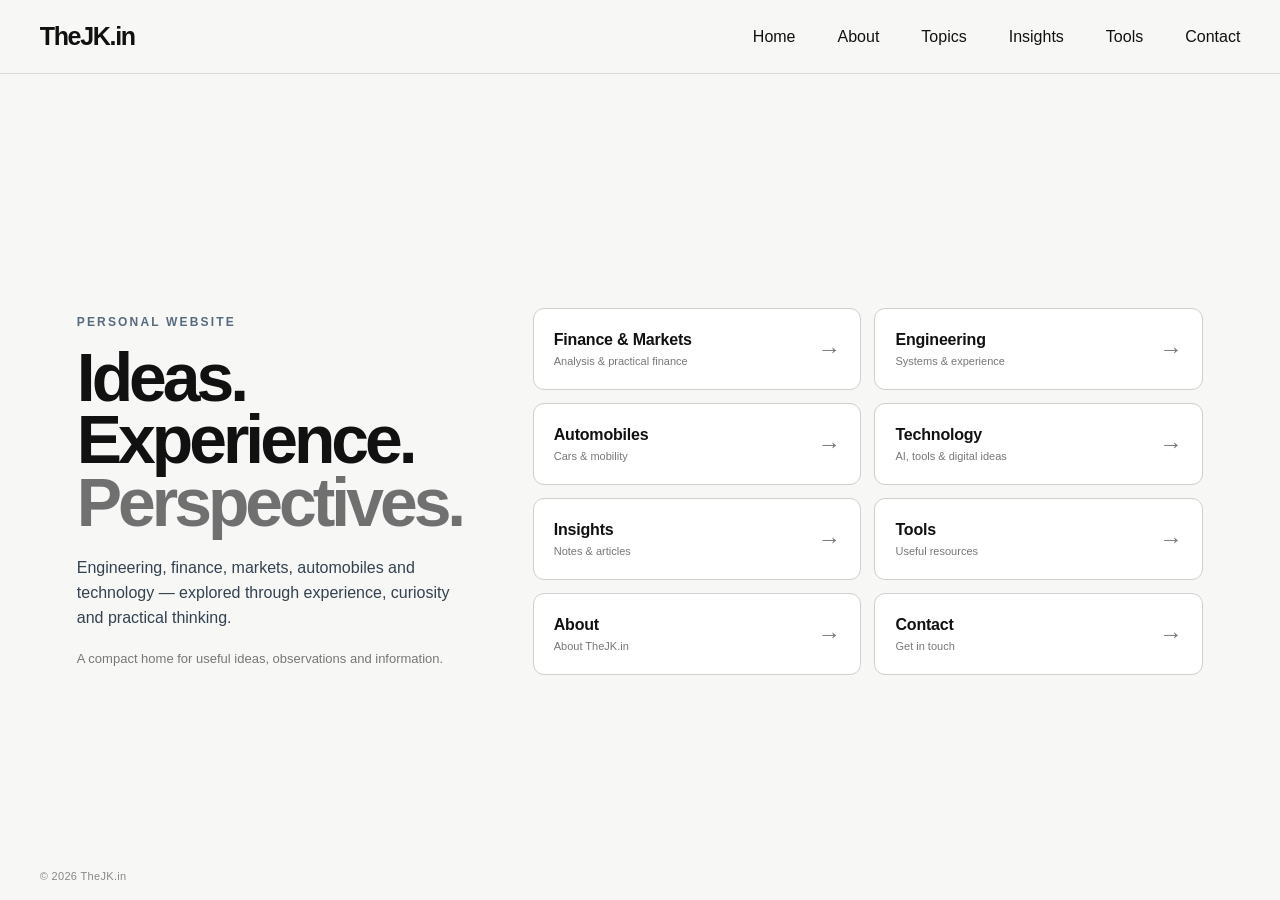
==== commit 5e1ff8d6: "Index update" ====
--- a/index.html
+++ b/index.html
@@ -1,11 +1,430 @@
-<!doctype html><html lang="en"><head><meta charset="utf-8"><meta name="viewport" content="width=device-width,initial-scale=1"><meta name="description" content="TheJK.in — ideas, experience and perspectives across engineering, finance, markets, automobiles and technology."><meta name="theme-color" content="#111111"><title>TheJK.in | Ideas. Experience. Perspectives.</title><link rel="stylesheet" href="style.css"></head><body>
-<header class="site-header"><a class="brand" href="#home">TheJK.in</a><button class="menu-toggle" aria-label="Open menu" aria-expanded="false">☰</button><nav class="nav"><a href="#about">About</a><a href="#topics">Topics</a><a href="#insights">Insights</a><a href="#contact">Contact</a></nav></header>
-<main id="home"><section class="hero"><div class="eyebrow">PERSONAL WEBSITE</div><h1>Ideas.<br>Experience.<br><em>Perspectives.</em></h1><p class="hero-copy">Engineering, finance, markets, automobiles and technology — explored through experience, curiosity and practical thinking.</p><div class="hero-actions"><a class="button button-dark" href="#topics">Explore</a><a class="text-link" href="#about">About this site →</a></div></section>
-<section class="intro section" id="about"><div class="section-label">01 — ABOUT</div><div class="intro-grid"><h2>A space for things worth thinking about.</h2><div><p>TheJK.in is a personal space for ideas, observations, analysis and useful information gathered along the way.</p><p class="muted">More personal and professional details will be added gradually.</p></div></div></section>
-<section class="section" id="topics"><div class="section-label">02 — EXPLORE</div><div class="cards">
-<article class="card"><span>01</span><h3>Finance & Markets</h3><p>Market observations, company analysis, investing concepts and practical finance.</p><a href="finance.html">Explore finance →</a></article>
-<article class="card"><span>02</span><h3>Engineering</h3><p>Professional experience, systems thinking, business processes and lessons learned.</p><a href="engineering.html">Explore engineering →</a></article>
-<article class="card"><span>03</span><h3>Automobiles</h3><p>Cars, mobility, transportation and the technology shaping how we move.</p><a href="automobiles.html">Explore automobiles →</a></article>
-<article class="card"><span>04</span><h3>Technology</h3><p>Useful tools, digital ideas, websites, AI and technology worth exploring.</p><a href="technology.html">Explore technology →</a></article></div></section>
-<section class="insights section" id="insights"><div class="section-label">03 — INSIGHTS</div><div class="insight-head"><h2>Coming together, one idea at a time.</h2><p>Selected notes and articles will appear here as the site grows.</p></div><div class="insight-list"><article class="insight-item"><span>01</span><div><small>FINANCE</small><h3>Market observations & investing notes</h3><p>Practical thoughts on markets, valuation and long-term decision making.</p></div><span class="status">SOON</span></article><article class="insight-item"><span>02</span><div><small>ENGINEERING</small><h3>Experience, systems & problem solving</h3><p>Ideas shaped by professional experience and a practical engineering mindset.</p></div><span class="status">SOON</span></article><article class="insight-item"><span>03</span><div><small>AUTOMOBILES</small><h3>Mobility, cars & transportation</h3><p>Observations on vehicles, mobility and the changing transportation landscape.</p></div><span class="status">SOON</span></article></div></section>
-<section class="cta section" id="contact"><div><div class="section-label">04 — CONTACT</div><h2>Have an idea worth discussing?</h2><p class="muted">Contact details will be added here.</p></div><a class="button button-light" href="mailto:">Get in touch →</a></section></main><footer class="footer"><span>© 2026 TheJK.in</span><span>Ideas · Experience · Perspectives</span></footer><script src="script.js"></script></body></html>+<!doctype html>
+<html lang="en">
+<head>
+  <meta charset="utf-8">
+  <meta name="viewport" content="width=device-width, initial-scale=1">
+  <meta name="description" content="TheJK.in — ideas, experience and perspectives across engineering, finance, markets, automobiles and technology.">
+  <meta name="theme-color" content="#f7f7f5">
+  <title>TheJK.in | Ideas · Experience · Perspectives</title>
+
+  <style>
+    :root{
+      --bg:#f7f7f5;
+      --text:#111;
+      --muted:#666;
+      --line:#d9d9d5;
+      --card:#fff;
+      --accent:#566b7d;
+    }
+
+    *{box-sizing:border-box}
+
+    html,body{
+      width:100%;
+      height:100%;
+      margin:0;
+    }
+
+    body{
+      overflow:hidden;
+      background:var(--bg);
+      color:var(--text);
+      font-family:Arial, Helvetica, sans-serif;
+      -webkit-font-smoothing:antialiased;
+    }
+
+    a{color:inherit;text-decoration:none}
+
+    /* ---------- HEADER ---------- */
+    .site-header{
+      height:74px;
+      padding:0 3.1vw;
+      display:flex;
+      align-items:center;
+      justify-content:space-between;
+      border-bottom:1px solid var(--line);
+      background:rgba(247,247,245,.96);
+    }
+
+    .brand{
+      font-size:25px;
+      font-weight:800;
+      letter-spacing:-1.3px;
+    }
+
+    .nav{
+      display:flex;
+      align-items:center;
+      gap:42px;
+    }
+
+    .nav a{
+      font-size:16px;
+      transition:opacity .18s ease;
+    }
+
+    .nav a:hover{opacity:.55}
+
+    /* ---------- HOME ---------- */
+    .home{
+      height:calc(100vh - 74px);
+      padding:5vh 6vw 4vh;
+      display:flex;
+      align-items:center;
+    }
+
+    .home-grid{
+      width:min(1180px,100%);
+      margin:0 auto;
+      display:grid;
+      grid-template-columns:minmax(280px,.82fr) minmax(500px,1.45fr);
+      gap:clamp(35px,6vw,90px);
+      align-items:center;
+    }
+
+    .eyebrow{
+      margin-bottom:18px;
+      color:var(--accent);
+      font-size:12px;
+      font-weight:700;
+      letter-spacing:.18em;
+    }
+
+    .title{
+      margin:0 0 22px;
+      max-width:560px;
+      font-size:clamp(42px,5.3vw,76px);
+      line-height:.92;
+      letter-spacing:-4px;
+      font-weight:800;
+    }
+
+    .title em{
+      color:#707070;
+      font-style:normal;
+    }
+
+    .description{
+      max-width:520px;
+      margin:0;
+      font-size:clamp(15px,1.25vw,18px);
+      line-height:1.55;
+      color:#334250;
+    }
+
+    .tagline{
+      margin:18px 0 0;
+      color:#777;
+      font-size:13px;
+      line-height:1.5;
+    }
+
+    /* ---------- BUTTON PANEL ---------- */
+    .buttons{
+      display:grid;
+      grid-template-columns:repeat(2,minmax(210px,1fr));
+      gap:13px;
+    }
+
+    .button{
+      min-height:82px;
+      padding:17px 20px;
+      display:flex;
+      align-items:center;
+      justify-content:space-between;
+      border:1px solid #cfcfcb;
+      border-radius:11px;
+      background:var(--card);
+      transition:
+        transform .18s ease,
+        box-shadow .18s ease,
+        border-color .18s ease;
+    }
+
+    .button:hover{
+      transform:translateY(-3px);
+      border-color:#aaa;
+      box-shadow:0 10px 28px rgba(0,0,0,.08);
+    }
+
+    .button strong{
+      display:block;
+      font-size:16px;
+      font-weight:700;
+      letter-spacing:-.2px;
+    }
+
+    .button small{
+      display:block;
+      margin-top:6px;
+      color:#777;
+      font-size:11px;
+      font-weight:400;
+    }
+
+    .arrow{
+      margin-left:15px;
+      font-size:23px;
+      color:#777;
+      transition:transform .18s ease;
+    }
+
+    .button:hover .arrow{transform:translateX(4px)}
+
+    .footer-note{
+      position:fixed;
+      left:3.1vw;
+      bottom:18px;
+      color:#888;
+      font-size:11px;
+      letter-spacing:.03em;
+    }
+
+    /* ---------- FULL-SCREEN PANELS ---------- */
+    .panel{
+      position:fixed;
+      inset:74px 0 0;
+      z-index:10;
+      display:none;
+      padding:7vh 8vw;
+      overflow:auto;
+      background:var(--bg);
+    }
+
+    .panel:target{display:block}
+
+    .panel-inner{
+      width:min(900px,100%);
+      margin:0 auto;
+    }
+
+    .panel h2{
+      margin:12px 0 20px;
+      font-size:clamp(32px,4vw,52px);
+      letter-spacing:-2px;
+    }
+
+    .panel p{
+      max-width:760px;
+      color:#3f4c57;
+      font-size:17px;
+      line-height:1.7;
+    }
+
+    .close{
+      display:inline-block;
+      margin-top:24px;
+      padding:11px 17px;
+      border:1px solid #bbb;
+      border-radius:8px;
+      font-size:13px;
+      background:#fff;
+    }
+
+    /* ---------- MOBILE ---------- */
+    @media (max-width:850px){
+      body{overflow:auto}
+
+      .site-header{height:64px;padding:0 5vw}
+
+      .nav{gap:18px}
+      .nav a:nth-child(1){display:none}
+
+      .home{
+        min-height:calc(100vh - 64px);
+        height:auto;
+        padding:7vh 6vw 8vh;
+      }
+
+      .home-grid{
+        grid-template-columns:1fr;
+        gap:34px;
+      }
+
+      .title{
+        font-size:clamp(42px,12vw,64px);
+        letter-spacing:-3px;
+      }
+
+      .buttons{grid-template-columns:1fr 1fr}
+
+      .footer-note{display:none}
+
+      .panel{inset:64px 0 0}
+    }
+
+    @media (max-width:520px){
+      .nav{gap:12px}
+      .nav a{font-size:13px}
+      .buttons{grid-template-columns:1fr}
+      .button{min-height:70px}
+    }
+  </style>
+</head>
+
+<body>
+
+  <header class="site-header">
+    <a class="brand" href="#home">TheJK.in</a>
+
+    <nav class="nav" aria-label="Main navigation">
+      <a href="#home">Home</a>
+      <a href="#about">About</a>
+      <a href="#topics">Topics</a>
+      <a href="#insights">Insights</a>
+      <a href="tools.html">Tools</a>
+      <a href="#contact">Contact</a>
+    </nav>
+  </header>
+
+  <!-- ONE-SCREEN HOME -->
+  <main id="home" class="home">
+    <div class="home-grid">
+
+      <section>
+        <div class="eyebrow">PERSONAL WEBSITE</div>
+
+        <h1 class="title">
+          Ideas.<br>
+          Experience.<br>
+          <em>Perspectives.</em>
+        </h1>
+
+        <p class="description">
+          Engineering, finance, markets, automobiles and technology —
+          explored through experience, curiosity and practical thinking.
+        </p>
+
+        <p class="tagline">
+          A compact home for useful ideas, observations and information.
+        </p>
+      </section>
+
+      <nav class="buttons" aria-label="TheJK.in sections">
+
+        <a class="button" href="finance.html">
+          <div>
+            <strong>Finance &amp; Markets</strong>
+            <small>Analysis &amp; practical finance</small>
+          </div>
+          <span class="arrow">→</span>
+        </a>
+
+        <a class="button" href="engineering.html">
+          <div>
+            <strong>Engineering</strong>
+            <small>Systems &amp; experience</small>
+          </div>
+          <span class="arrow">→</span>
+        </a>
+
+        <a class="button" href="automobiles.html">
+          <div>
+            <strong>Automobiles</strong>
+            <small>Cars &amp; mobility</small>
+          </div>
+          <span class="arrow">→</span>
+        </a>
+
+        <a class="button" href="technology.html">
+          <div>
+            <strong>Technology</strong>
+            <small>AI, tools &amp; digital ideas</small>
+          </div>
+          <span class="arrow">→</span>
+        </a>
+
+        <a class="button" href="#insights">
+          <div>
+            <strong>Insights</strong>
+            <small>Notes &amp; articles</small>
+          </div>
+          <span class="arrow">→</span>
+        </a>
+
+        <a class="button" href="tools.html">
+          <div>
+            <strong>Tools</strong>
+            <small>Useful resources</small>
+          </div>
+          <span class="arrow">→</span>
+        </a>
+
+        <a class="button" href="#about">
+          <div>
+            <strong>About</strong>
+            <small>About TheJK.in</small>
+          </div>
+          <span class="arrow">→</span>
+        </a>
+
+        <a class="button" href="#contact">
+          <div>
+            <strong>Contact</strong>
+            <small>Get in touch</small>
+          </div>
+          <span class="arrow">→</span>
+        </a>
+
+      </nav>
+    </div>
+  </main>
+
+  <div class="footer-note">© 2026 TheJK.in</div>
+
+  <!-- ABOUT PANEL -->
+  <section id="about" class="panel">
+    <div class="panel-inner">
+      <div class="eyebrow">ABOUT</div>
+      <h2>A space for things worth thinking about.</h2>
+      <p>
+        TheJK.in is a personal space for ideas, observations, analysis
+        and useful information gathered along the way.
+      </p>
+      <p>
+        Engineering, finance, markets, automobiles and technology are
+        explored through experience, curiosity and practical thinking.
+      </p>
+      <a class="close" href="#home">← Back to home</a>
+    </div>
+  </section>
+
+  <!-- TOPICS PANEL -->
+  <section id="topics" class="panel">
+    <div class="panel-inner">
+      <div class="eyebrow">TOPICS</div>
+      <h2>Explore</h2>
+      <p>
+        Use the home-page buttons to move directly to Finance &amp; Markets,
+        Engineering, Automobiles, Technology and other areas of the site.
+      </p>
+      <a class="close" href="#home">← Back to home</a>
+    </div>
+  </section>
+
+  <!-- INSIGHTS PANEL -->
+  <section id="insights" class="panel">
+    <div class="panel-inner">
+      <div class="eyebrow">INSIGHTS</div>
+      <h2>Ideas, one at a time.</h2>
+      <p>
+        Selected notes and articles will appear here as TheJK.in grows.
+      </p>
+      <a class="close" href="#home">← Back to home</a>
+    </div>
+  </section>
+
+  <!-- CONTACT PANEL -->
+  <section id="contact" class="panel">
+    <div class="panel-inner">
+      <div class="eyebrow">CONTACT</div>
+      <h2>Have an idea worth discussing?</h2>
+      <p>
+        Contact details will be added here.
+      </p>
+      <a class="close" href="#home">← Back to home</a>
+    </div>
+  </section>
+
+</body>
+</html>
